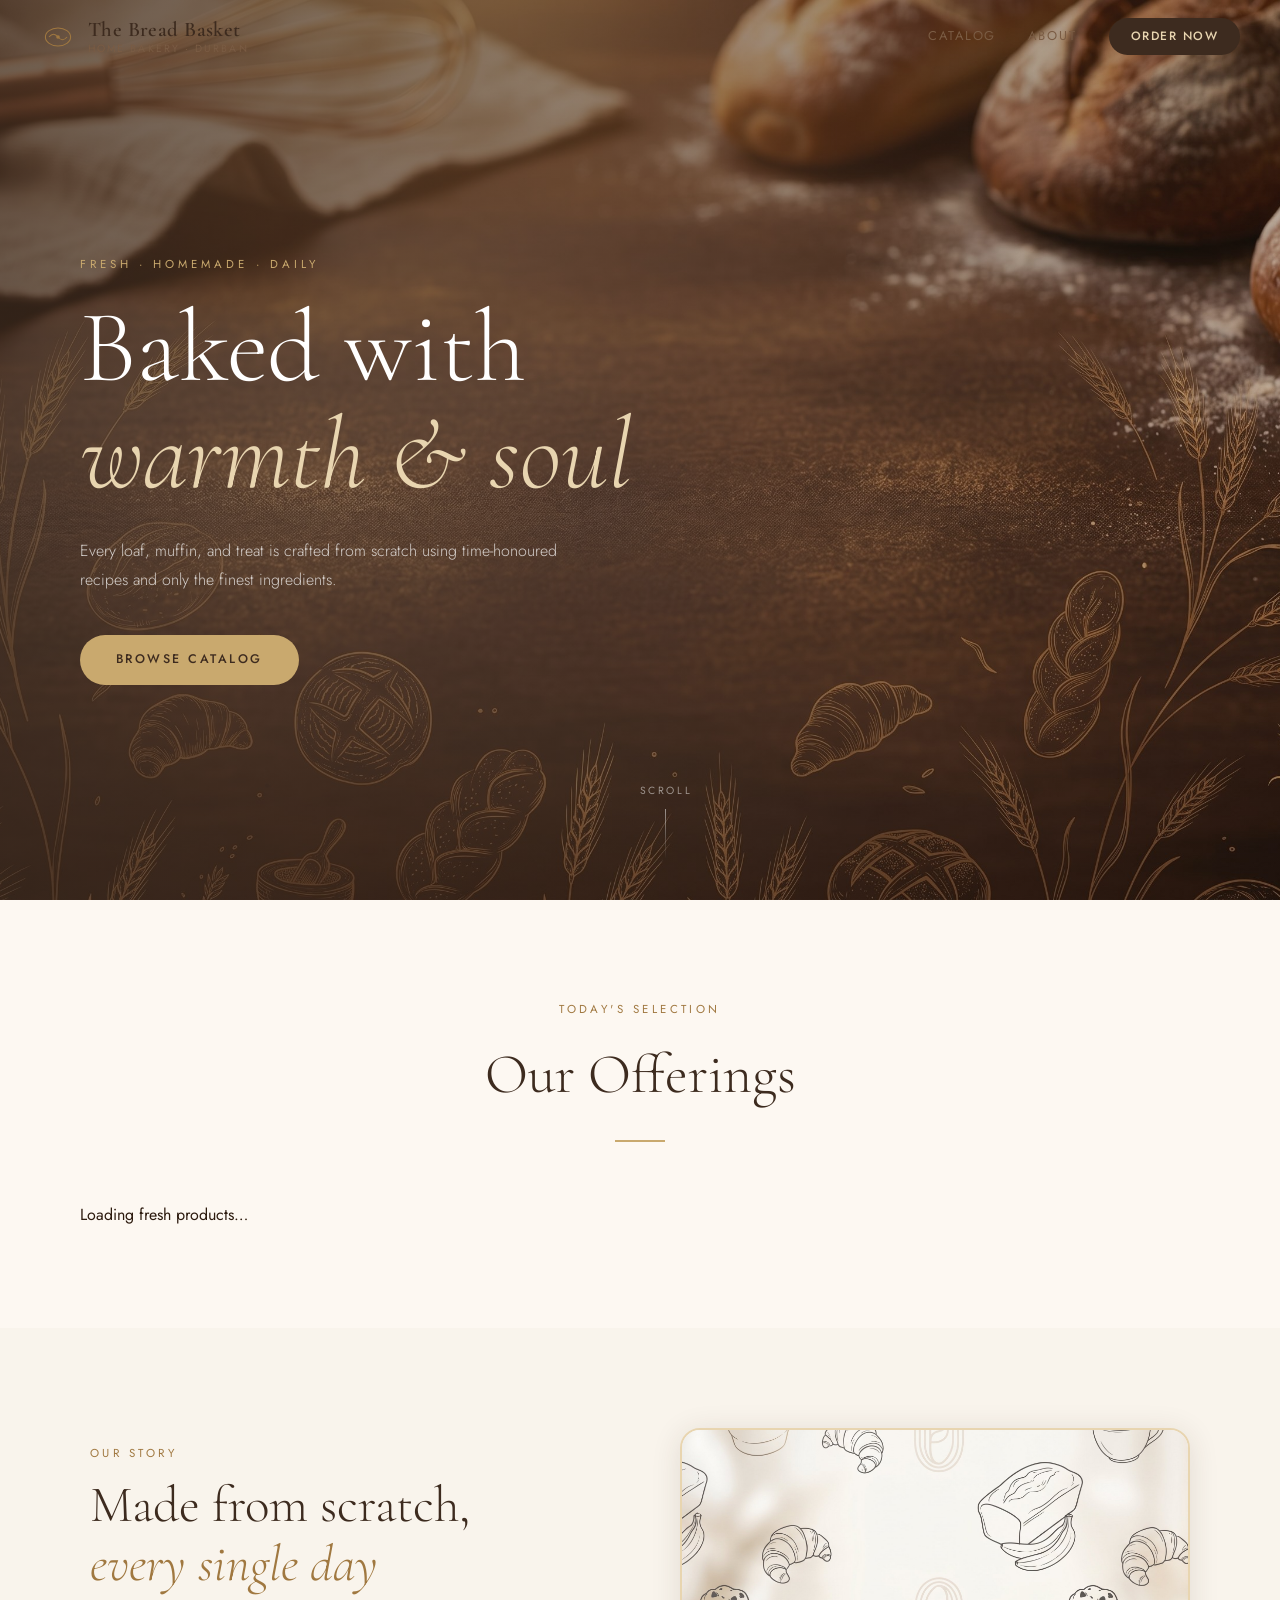
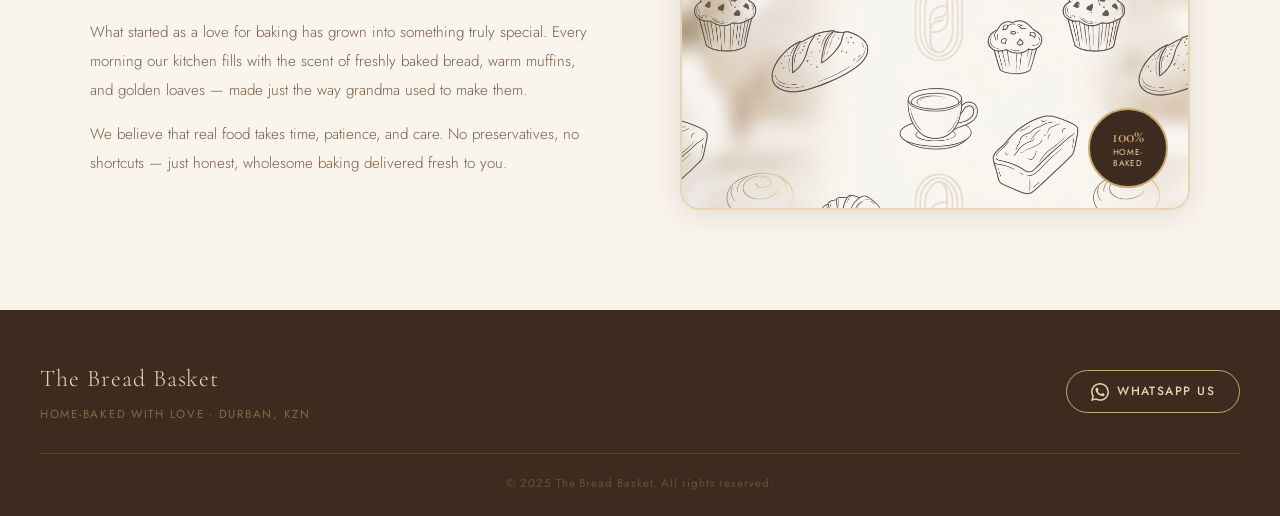
==== index.html @ 1bd47c25 "Add files via upload" ====
<!DOCTYPE html>
<html lang="en">
<head>
    <meta charset="UTF-8">
    <meta name="viewport" content="width=device-width, initial-scale=1.0">
    <title>The Bread Basket — Home Bakery</title>
    <link rel="preconnect" href="https://fonts.googleapis.com">
    <link rel="preconnect" href="https://fonts.gstatic.com" crossorigin>
    <link href="https://fonts.googleapis.com/css2?family=Cormorant+Garamond:ital,wght@0,300;0,400;0,600;1,300;1,400&family=Jost:wght@300;400;500&display=swap" rel="stylesheet">
    <link rel="stylesheet" href="css/style.css">
</head>
<body>

    <!-- ══ LOADING SCREEN ══════════════════════════════════════ -->
    <div id="loader">
        <div class="loader-inner">
            <div class="loader-logo">
                <svg class="loader-icon" viewBox="0 0 80 80" fill="none">
                    <ellipse cx="40" cy="40" rx="28" ry="20" stroke="#c9a96e" stroke-width="1.5"/>
                    <path d="M20 40 Q30 28 40 40 Q50 52 60 40" stroke="#c9a96e" stroke-width="1.5" fill="none"/>
                    <path d="M26 33 Q33 24 40 33" stroke="#c9a96e" stroke-width="1" fill="none" opacity="0.6"/>
                    <path d="M40 47 Q47 56 54 47" stroke="#c9a96e" stroke-width="1" fill="none" opacity="0.6"/>
                    <circle cx="40" cy="40" r="3" fill="#c9a96e"/>
                </svg>
                <span class="loader-brand">The Bread Basket</span>
            </div>
            <div class="loader-tagline">Home-baked with love</div>
            <div class="loader-bar-wrap"><div class="loader-bar"></div></div>
        </div>
    </div>

    <!-- ══ HEADER ══════════════════════════════════════════════ -->
    <header id="site-header">
        <div class="header-inner">
            <div class="header-logo">
                <svg viewBox="0 0 40 40" fill="none">
                    <ellipse cx="20" cy="20" rx="14" ry="10" stroke="currentColor" stroke-width="1.2"/>
                    <path d="M10 20 Q15 14 20 20 Q25 26 30 20" stroke="currentColor" stroke-width="1.2" fill="none"/>
                    <circle cx="20" cy="20" r="2" fill="currentColor"/>
                </svg>
                <div class="header-text">
                    <span class="header-brand">The Bread Basket</span>
                    <span class="header-sub">Home Bakery · Durban</span>
                </div>
            </div>
            <nav class="header-nav">
                <a href="#catalog" class="nav-link">Catalog</a>
                <a href="#about" class="nav-link">About</a>
                <a id="nav-whatsapp" href="#" target="_blank" class="nav-cta">Order Now</a>
            </nav>
        </div>
    </header>

    <!-- ══ HERO ════════════════════════════════════════════════ -->
    <section class="hero">
        <div class="hero-bg"></div>
        <div class="hero-content">
            <p class="hero-eyebrow">Fresh · Homemade · Daily</p>
            <h1 class="hero-title">Baked with<br><em>warmth &amp; soul</em></h1>
            <p class="hero-desc">Every loaf, muffin, and treat is crafted from scratch using time-honoured recipes and only the finest ingredients.</p>
            <a href="#catalog" class="hero-btn">Browse Catalog</a>
        </div>
        <div class="hero-scroll-hint">
            <span>Scroll</span>
            <div class="scroll-line"></div>
        </div>
    </section>

    <!-- ══ CATALOG ═════════════════════════════════════════════ -->
    <section id="catalog" class="catalog-section">
        <div class="section-header">
            <p class="section-eyebrow">Today's Selection</p>
            <h2 class="section-title">Our Offerings</h2>
            <div class="section-divider"></div>
        </div>

        <!-- Loading state -->
        <div id="catalog-loading" class="catalog-loading">
            <div class="catalog-spinner"></div>
            <p>Loading fresh products…</p>
        </div>

        <!-- Empty state -->
        <div id="catalog-empty" class="catalog-empty" style="display:none;">
            <p>🍞 No products yet — check back soon!</p>
        </div>

        <!-- Grid -->
        <div class="catalog-grid" id="catalog-grid" style="display:none;"></div>
    </section>

    <!-- ══ ABOUT ════════════════════════════════════════════════ -->
    <section id="about" class="about-section">
        <div class="about-inner">
            <div class="about-text">
                <p class="section-eyebrow">Our Story</p>
                <h2 class="about-title">Made from scratch,<br><em>every single day</em></h2>
                <p class="about-body">What started as a love for baking has grown into something truly special. Every morning our kitchen fills with the scent of freshly baked bread, warm muffins, and golden loaves — made just the way grandma used to make them.</p>
                <p class="about-body">We believe that real food takes time, patience, and care. No preservatives, no shortcuts — just honest, wholesome baking delivered fresh to you.</p>
            </div>
            <div class="about-visual">
                <div class="about-img-wrap">
                    <img src="images/bg-pattern.png" alt="Bakery illustration" class="about-img"/>
                    <div class="about-badge">
                        <span class="badge-num">100%</span>
                        <span class="badge-txt">Home-<br>baked</span>
                    </div>
                </div>
            </div>
        </div>
    </section>

    <!-- ══ PRODUCT MODAL ════════════════════════════════════════ -->
    <div id="modal-overlay" class="modal-overlay">
        <div id="product-modal" class="product-modal">
            <button class="modal-close" id="modal-close">✕</button>
            <div class="modal-inner">
                <div class="modal-gallery">
                    <div class="modal-img-wrap">
                        <img id="modal-img" src="" alt="Product"/>
                        <button class="modal-arrow left" id="modal-prev">‹</button>
                        <button class="modal-arrow right" id="modal-next">›</button>
                        <div class="modal-dots" id="modal-dots"></div>
                    </div>
                </div>
                <div class="modal-info">
                    <p class="modal-eyebrow">Home Bakery · Durban</p>
                    <h2 class="modal-title" id="modal-title"></h2>
                    <p class="modal-price" id="modal-price"></p>
                    <p class="modal-desc" id="modal-desc"></p>
                    <div class="modal-tags" id="modal-tags"></div>
                    <a href="#" id="modal-whatsapp" target="_blank" class="modal-order-btn">
                        <svg width="22" height="22" viewBox="0 0 24 24" fill="currentColor"><path d="M17.472 14.382c-.297-.149-1.758-.867-2.03-.967-.273-.099-.471-.148-.67.15-.197.297-.767.966-.94 1.164-.173.199-.347.223-.644.075-.297-.15-1.255-.463-2.39-1.475-.883-.788-1.48-1.761-1.653-2.059-.173-.297-.018-.458.13-.606.134-.133.298-.347.446-.52.149-.174.198-.298.298-.497.099-.198.05-.371-.025-.52-.075-.149-.669-1.612-.916-2.207-.242-.579-.487-.5-.669-.51-.173-.008-.371-.01-.57-.01-.198 0-.52.074-.792.372-.272.297-1.04 1.016-1.04 2.479 0 1.462 1.065 2.875 1.213 3.074.149.198 2.096 3.2 5.077 4.487.709.306 1.262.489 1.694.625.712.227 1.36.195 1.871.118.571-.085 1.758-.719 2.006-1.413.248-.694.248-1.289.173-1.413-.074-.124-.272-.198-.57-.347m-5.421 7.403h-.004a9.87 9.87 0 01-5.031-1.378l-.361-.214-3.741.982.998-3.648-.235-.374a9.86 9.86 0 01-1.51-5.26c.001-5.45 4.436-9.884 9.888-9.884 2.64 0 5.122 1.03 6.988 2.898a9.825 9.825 0 012.893 6.994c-.003 5.45-4.437 9.884-9.885 9.884m8.413-18.297A11.815 11.815 0 0012.05 0C5.495 0 .16 5.335.157 11.892c0 2.096.547 4.142 1.588 5.945L.057 24l6.305-1.654a11.882 11.882 0 005.683 1.448h.005c6.554 0 11.89-5.335 11.893-11.893a11.821 11.821 0 00-3.48-8.413z"/></svg>
                        Contact to Order
                    </a>
                </div>
            </div>
        </div>
    </div>

    <!-- ══ FOOTER ══════════════════════════════════════════════ -->
    <footer class="site-footer">
        <div class="footer-inner">
            <div class="footer-brand">
                <span class="footer-logo-text">The Bread Basket</span>
                <p class="footer-tagline">Home-baked with love · Durban, KZN</p>
            </div>
            <a id="footer-whatsapp" href="#" target="_blank" class="footer-wa">
                <svg width="18" height="18" viewBox="0 0 24 24" fill="currentColor"><path d="M17.472 14.382c-.297-.149-1.758-.867-2.03-.967-.273-.099-.471-.148-.67.15-.197.297-.767.966-.94 1.164-.173.199-.347.223-.644.075-.297-.15-1.255-.463-2.39-1.475-.883-.788-1.48-1.761-1.653-2.059-.173-.297-.018-.458.13-.606.134-.133.298-.347.446-.52.149-.174.198-.298.298-.497.099-.198.05-.371-.025-.52-.075-.149-.669-1.612-.916-2.207-.242-.579-.487-.5-.669-.51-.173-.008-.371-.01-.57-.01-.198 0-.52.074-.792.372-.272.297-1.04 1.016-1.04 2.479 0 1.462 1.065 2.875 1.213 3.074.149.198 2.096 3.2 5.077 4.487.709.306 1.262.489 1.694.625.712.227 1.36.195 1.871.118.571-.085 1.758-.719 2.006-1.413.248-.694.248-1.289.173-1.413-.074-.124-.272-.198-.57-.347m-5.421 7.403h-.004a9.87 9.87 0 01-5.031-1.378l-.361-.214-3.741.982.998-3.648-.235-.374a9.86 9.86 0 01-1.51-5.26c.001-5.45 4.436-9.884 9.888-9.884 2.64 0 5.122 1.03 6.988 2.898a9.825 9.825 0 012.893 6.994c-.003 5.45-4.437 9.884-9.885 9.884m8.413-18.297A11.815 11.815 0 0012.05 0C5.495 0 .16 5.335.157 11.892c0 2.096.547 4.142 1.588 5.945L.057 24l6.305-1.654a11.882 11.882 0 005.683 1.448h.005c6.554 0 11.89-5.335 11.893-11.893a11.821 11.821 0 00-3.48-8.413z"/></svg>
                WhatsApp Us
            </a>
        </div>
        <div class="footer-copy">© 2025 The Bread Basket. All rights reserved.</div>
    </footer>

    <!-- Firebase SDKs -->
    <script type="module">
        import { initializeApp }              from "https://www.gstatic.com/firebasejs/10.12.0/firebase-app.js";
        import { getFirestore, collection, onSnapshot, orderBy, query } from "https://www.gstatic.com/firebasejs/10.12.0/firebase-firestore.js";

        // Config loaded from js/firebase-config.js via classic script below
        // We re-expose firebase instances so app.js can use them
        const app = initializeApp(window.FIREBASE_CONFIG);
        const db  = getFirestore(app);
        window.__db = db;
        window.__fsLib = { collection, onSnapshot, orderBy, query };

        // Signal app.js that Firebase is ready
        window.dispatchEvent(new Event('firebase-ready'));
    </script>
    <script src="js/firebase-config.js"></script>
    <script>
        // Make config globally available before module runs
        window.FIREBASE_CONFIG = FIREBASE_CONFIG;
        window.WHATSAPP_NUMBER = WHATSAPP_NUMBER;
    </script>
    <script src="js/app.js" defer></script>
</body>
</html>
---- css/style.css ----
/* ════════════════════════════════════════════════════════════
   STYLE.CSS — The Bread Basket · Bakery Catalog
   ════════════════════════════════════════════════════════════ */

/* ── Variables ────────────────────────────────────────────── */
:root {
    --cream:        #f9f4ec;
    --warm-white:   #fdf8f2;
    --gold:         #c9a96e;
    --gold-dark:    #a07840;
    --gold-light:   #e8d5b0;
    --brown:        #3d2b1f;
    --brown-mid:    #6b4226;
    --text:         #2c1a0e;
    --text-muted:   #7a5c44;
    --border:       rgba(201, 169, 110, 0.25);

    --font-display: 'Cormorant Garamond', Georgia, serif;
    --font-body:    'Jost', 'Segoe UI', sans-serif;

    --radius:       12px;
    --radius-lg:    20px;
    --shadow:       0 4px 30px rgba(61, 43, 31, 0.12);
    --shadow-hover: 0 20px 60px rgba(61, 43, 31, 0.22);
    --transition:   cubic-bezier(0.25, 0.46, 0.45, 0.94);
}

/* ── Reset ────────────────────────────────────────────────── */
*, *::before, *::after { box-sizing: border-box; margin: 0; padding: 0; }

html { scroll-behavior: smooth; }

body {
    font-family: var(--font-body);
    background: var(--warm-white);
    color: var(--text);
    overflow-x: hidden;
    line-height: 1.6;
}

img { display: block; max-width: 100%; }
a   { color: inherit; text-decoration: none; }
button { cursor: pointer; font-family: var(--font-body); }

/* ══════════════════════════════════════════════════════════
   LOADING SCREEN
═══════════════════════════════════════════════════════════ */
#loader {
    position: fixed;
    inset: 0;
    z-index: 9999;
    background: var(--brown);
    display: flex;
    align-items: center;
    justify-content: center;
    transition: opacity 0.7s var(--transition);
}

#loader.fade-out { opacity: 0; pointer-events: none; }

.loader-inner {
    display: flex;
    flex-direction: column;
    align-items: center;
    gap: 16px;
    text-align: center;
}

.loader-logo {
    display: flex;
    flex-direction: column;
    align-items: center;
    gap: 14px;
    animation: loader-rise 0.8s var(--transition) both;
}

@keyframes loader-rise {
    from { opacity: 0; transform: translateY(20px); }
    to   { opacity: 1; transform: translateY(0); }
}

.loader-icon {
    width: 72px;
    height: 72px;
    animation: loader-spin 3s linear infinite;
    opacity: 0.9;
}

@keyframes loader-spin {
    0%   { transform: rotate(0deg); }
    100% { transform: rotate(360deg); }
}

.loader-brand {
    font-family: var(--font-display);
    font-size: 2.4rem;
    font-weight: 300;
    color: var(--gold-light);
    letter-spacing: 0.06em;
}

.loader-tagline {
    font-family: var(--font-body);
    font-size: 0.78rem;
    letter-spacing: 0.3em;
    text-transform: uppercase;
    color: var(--gold);
    opacity: 0.7;
    animation: loader-rise 0.8s 0.2s var(--transition) both;
}

.loader-bar-wrap {
    width: 160px;
    height: 2px;
    background: rgba(201, 169, 110, 0.2);
    border-radius: 99px;
    overflow: hidden;
    animation: loader-rise 0.8s 0.4s var(--transition) both;
}

.loader-bar {
    height: 100%;
    background: var(--gold);
    border-radius: 99px;
    width: 0;
    animation: loader-fill 1.8s 0.5s var(--transition) forwards;
}

@keyframes loader-fill {
    0%   { width: 0; }
    60%  { width: 80%; }
    100% { width: 100%; }
}

/* ══════════════════════════════════════════════════════════
   HEADER
═══════════════════════════════════════════════════════════ */
#site-header {
    position: fixed;
    top: 0;
    left: 0;
    right: 0;
    z-index: 100;
    padding: 18px 40px;
    transition: background 0.4s, box-shadow 0.4s, padding 0.4s;
}

#site-header.scrolled {
    background: rgba(253, 248, 242, 0.95);
    backdrop-filter: blur(12px);
    box-shadow: 0 1px 0 var(--border), var(--shadow);
    padding: 12px 40px;
}

.header-inner {
    max-width: 1200px;
    margin: 0 auto;
    display: flex;
    align-items: center;
    justify-content: space-between;
}

.header-logo {
    display: flex;
    align-items: center;
    gap: 12px;
    color: var(--brown);
}

.header-logo svg {
    width: 36px;
    height: 36px;
    flex-shrink: 0;
    color: var(--gold-dark);
}

.header-text {
    display: flex;
    flex-direction: column;
    line-height: 1.2;
}

.header-brand {
    font-family: var(--font-display);
    font-size: 1.3rem;
    font-weight: 600;
    letter-spacing: 0.02em;
    color: var(--brown);
}

.header-sub {
    font-size: 0.65rem;
    letter-spacing: 0.2em;
    text-transform: uppercase;
    color: var(--text-muted);
}

.header-nav {
    display: flex;
    align-items: center;
    gap: 32px;
}

.nav-link {
    font-size: 0.8rem;
    letter-spacing: 0.15em;
    text-transform: uppercase;
    color: var(--text-muted);
    transition: color 0.25s;
}

.nav-link:hover { color: var(--brown); }

.nav-cta {
    font-size: 0.75rem;
    letter-spacing: 0.12em;
    text-transform: uppercase;
    font-weight: 500;
    padding: 9px 22px;
    background: var(--brown);
    color: var(--gold-light);
    border-radius: 99px;
    transition: background 0.3s, transform 0.2s;
}

.nav-cta:hover {
    background: var(--gold-dark);
    transform: translateY(-1px);
}

/* ══════════════════════════════════════════════════════════
   HERO
═══════════════════════════════════════════════════════════ */
.hero {
    position: relative;
    min-height: 100vh;
    display: flex;
    align-items: center;
    overflow: hidden;
}

.hero-bg {
    position: absolute;
    inset: 0;
    background: url('../images/bg-hero.png') center/cover no-repeat;
    transform: scale(1.04);
    transition: transform 8s linear;
    animation: hero-zoom 12s ease-out forwards;
}

@keyframes hero-zoom {
    from { transform: scale(1.08); }
    to   { transform: scale(1.0); }
}

.hero-bg::after {
    content: '';
    position: absolute;
    inset: 0;
    background: linear-gradient(
        105deg,
        rgba(61, 43, 31, 0.75) 0%,
        rgba(61, 43, 31, 0.5) 50%,
        rgba(61, 43, 31, 0.2) 100%
    );
}

.hero-content {
    position: relative;
    z-index: 2;
    max-width: 1200px;
    margin: 0 auto;
    padding: 120px 40px 80px;
    width: 100%;
}

.hero-eyebrow {
    font-size: 0.72rem;
    letter-spacing: 0.35em;
    text-transform: uppercase;
    color: var(--gold);
    margin-bottom: 20px;
    opacity: 0;
    animation: fade-up 0.8s 0.3s var(--transition) forwards;
}

.hero-title {
    font-family: var(--font-display);
    font-size: clamp(3.5rem, 8vw, 7rem);
    font-weight: 300;
    line-height: 1.05;
    color: #fff;
    margin-bottom: 28px;
    opacity: 0;
    animation: fade-up 0.9s 0.5s var(--transition) forwards;
}

.hero-title em {
    font-style: italic;
    color: var(--gold-light);
}

.hero-desc {
    max-width: 480px;
    font-size: 1rem;
    color: rgba(255,255,255,0.75);
    line-height: 1.8;
    margin-bottom: 40px;
    font-weight: 300;
    opacity: 0;
    animation: fade-up 0.9s 0.7s var(--transition) forwards;
}

.hero-btn {
    display: inline-flex;
    align-items: center;
    gap: 10px;
    padding: 15px 36px;
    background: var(--gold);
    color: var(--brown);
    font-size: 0.78rem;
    font-weight: 500;
    letter-spacing: 0.2em;
    text-transform: uppercase;
    border-radius: 99px;
    transition: background 0.3s, transform 0.25s, box-shadow 0.3s;
    opacity: 0;
    animation: fade-up 0.9s 0.9s var(--transition) forwards;
}

.hero-btn:hover {
    background: var(--gold-light);
    transform: translateY(-3px);
    box-shadow: 0 12px 30px rgba(201, 169, 110, 0.4);
}

.hero-scroll-hint {
    position: absolute;
    bottom: 40px;
    left: 50%;
    transform: translateX(-50%);
    display: flex;
    flex-direction: column;
    align-items: center;
    gap: 10px;
    opacity: 0;
    animation: fade-up 0.8s 1.4s var(--transition) forwards;
    z-index: 2;
}

.hero-scroll-hint span {
    font-size: 0.65rem;
    letter-spacing: 0.25em;
    text-transform: uppercase;
    color: rgba(255,255,255,0.5);
}

.scroll-line {
    width: 1px;
    height: 50px;
    background: linear-gradient(to bottom, rgba(255,255,255,0.5), transparent);
    animation: scroll-pulse 2s ease-in-out infinite;
}

@keyframes scroll-pulse {
    0%, 100% { opacity: 0.4; transform: scaleY(1); }
    50%       { opacity: 1;   transform: scaleY(1.2); }
}

@keyframes fade-up {
    from { opacity: 0; transform: translateY(24px); }
    to   { opacity: 1; transform: translateY(0); }
}

/* ══════════════════════════════════════════════════════════
   CATALOG SECTION
═══════════════════════════════════════════════════════════ */
.catalog-section {
    padding: 100px 40px;
    max-width: 1200px;
    margin: 0 auto;
}

.section-header {
    text-align: center;
    margin-bottom: 60px;
    opacity: 0;
    transform: translateY(30px);
    transition: opacity 0.7s var(--transition), transform 0.7s var(--transition);
}

.section-header.in-view {
    opacity: 1;
    transform: translateY(0);
}

.section-eyebrow {
    font-size: 0.72rem;
    letter-spacing: 0.3em;
    text-transform: uppercase;
    color: var(--gold-dark);
    margin-bottom: 12px;
}

.section-title {
    font-family: var(--font-display);
    font-size: clamp(2.2rem, 5vw, 3.5rem);
    font-weight: 300;
    color: var(--brown);
    margin-bottom: 20px;
}

.section-divider {
    width: 50px;
    height: 2px;
    background: var(--gold);
    margin: 0 auto;
}

/* ── Product Grid ─────────────────────────────────────────── */
.catalog-grid {
    display: grid;
    grid-template-columns: repeat(auto-fill, minmax(280px, 1fr));
    gap: 28px;
}

/* ── Product Card ─────────────────────────────────────────── */
.product-card {
    background: #fff;
    border-radius: var(--radius-lg);
    overflow: hidden;
    border: 1px solid var(--border);
    cursor: pointer;
    opacity: 0;
    transform: translateY(40px);
    transition:
        opacity 0.6s var(--transition),
        transform 0.6s var(--transition),
        box-shadow 0.4s var(--transition);
    will-change: transform;
}

.product-card.revealed {
    opacity: 1;
    transform: translateY(0);
}

.product-card:hover {
    transform: translateY(-10px) scale(1.015);
    box-shadow: var(--shadow-hover);
}

.card-img-wrap {
    position: relative;
    height: 220px;
    overflow: hidden;
    background: var(--cream);
}

.card-img {
    width: 100%;
    height: 100%;
    object-fit: cover;
    transition: transform 0.6s var(--transition);
}

.product-card:hover .card-img {
    transform: scale(1.08);
}

.card-img-overlay {
    position: absolute;
    inset: 0;
    background: linear-gradient(to top, rgba(61,43,31,0.4) 0%, transparent 50%);
    opacity: 0;
    transition: opacity 0.4s;
}

.product-card:hover .card-img-overlay { opacity: 1; }

.card-multi-badge {
    position: absolute;
    top: 12px;
    right: 12px;
    background: rgba(61,43,31,0.75);
    color: var(--gold-light);
    font-size: 0.65rem;
    font-weight: 500;
    letter-spacing: 0.1em;
    padding: 4px 10px;
    border-radius: 99px;
    backdrop-filter: blur(4px);
}

.card-body {
    padding: 22px 22px 20px;
    display: flex;
    flex-direction: column;
    gap: 8px;
}

.card-tags {
    display: flex;
    flex-wrap: wrap;
    gap: 6px;
}

.card-tag {
    font-size: 0.62rem;
    font-weight: 500;
    letter-spacing: 0.1em;
    text-transform: uppercase;
    padding: 3px 9px;
    border: 1px solid var(--gold-light);
    border-radius: 99px;
    color: var(--gold-dark);
    background: rgba(201, 169, 110, 0.08);
}

.card-title {
    font-family: var(--font-display);
    font-size: 1.5rem;
    font-weight: 600;
    color: var(--brown);
    line-height: 1.2;
    margin-top: 2px;
}

.card-desc {
    font-size: 0.87rem;
    color: var(--text-muted);
    line-height: 1.65;
    font-weight: 300;
}

.card-footer {
    display: flex;
    align-items: center;
    justify-content: space-between;
    margin-top: 6px;
    padding-top: 14px;
    border-top: 1px solid var(--border);
}

.card-price {
    font-family: var(--font-display);
    font-size: 1.4rem;
    font-weight: 600;
    color: var(--brown);
}

.card-btn {
    font-size: 0.7rem;
    font-weight: 500;
    letter-spacing: 0.12em;
    text-transform: uppercase;
    padding: 8px 18px;
    border: 1.5px solid var(--brown);
    border-radius: 99px;
    background: transparent;
    color: var(--brown);
    transition: background 0.25s, color 0.25s, transform 0.2s;
}

.card-btn:hover {
    background: var(--brown);
    color: var(--gold-light);
    transform: scale(1.03);
}

/* ══════════════════════════════════════════════════════════
   ABOUT SECTION
═══════════════════════════════════════════════════════════ */
.about-section {
    background: var(--cream);
    padding: 100px 40px;
}

.about-inner {
    max-width: 1100px;
    margin: 0 auto;
    display: grid;
    grid-template-columns: 1fr 1fr;
    gap: 80px;
    align-items: center;
}

.about-text {
    opacity: 0;
    transform: translateX(-30px);
    transition: opacity 0.8s var(--transition), transform 0.8s var(--transition);
}

.about-text.in-view { opacity: 1; transform: translateX(0); }

.about-title {
    font-family: var(--font-display);
    font-size: clamp(2rem, 4vw, 3.2rem);
    font-weight: 300;
    color: var(--brown);
    line-height: 1.15;
    margin: 14px 0 24px;
}

.about-title em { font-style: italic; color: var(--gold-dark); }

.about-body {
    font-size: 0.95rem;
    color: var(--text-muted);
    line-height: 1.9;
    font-weight: 300;
    margin-bottom: 16px;
}

.about-visual {
    opacity: 0;
    transform: translateX(30px);
    transition: opacity 0.8s 0.2s var(--transition), transform 0.8s 0.2s var(--transition);
}

.about-visual.in-view { opacity: 1; transform: translateX(0); }

.about-img-wrap {
    position: relative;
    border-radius: var(--radius-lg);
    overflow: hidden;
    aspect-ratio: 4/3;
    border: 2px solid var(--gold-light);
    box-shadow: var(--shadow);
}

.about-img {
    width: 100%;
    height: 100%;
    object-fit: cover;
}

.about-badge {
    position: absolute;
    bottom: 20px;
    right: 20px;
    width: 80px;
    height: 80px;
    background: var(--brown);
    border-radius: 50%;
    display: flex;
    flex-direction: column;
    align-items: center;
    justify-content: center;
    border: 2px solid var(--gold);
    text-align: center;
}

.badge-num {
    font-family: var(--font-display);
    font-size: 1.1rem;
    font-weight: 600;
    color: var(--gold);
    line-height: 1;
}

.badge-txt {
    font-size: 0.52rem;
    letter-spacing: 0.08em;
    text-transform: uppercase;
    color: var(--gold-light);
    line-height: 1.3;
    margin-top: 2px;
}

/* ══════════════════════════════════════════════════════════
   MODAL
═══════════════════════════════════════════════════════════ */
.modal-overlay {
    position: fixed;
    inset: 0;
    z-index: 500;
    background: rgba(30, 18, 10, 0.7);
    backdrop-filter: blur(8px);
    display: none;
    align-items: center;
    justify-content: center;
    padding: 20px;
}

.modal-overlay.active { display: flex; }

.product-modal {
    background: #fff;
    border-radius: var(--radius-lg);
    width: 100%;
    max-width: 860px;
    max-height: 90vh;
    overflow-y: auto;
    position: relative;
    opacity: 0;
    transform: translateY(30px) scale(0.97);
    transition: opacity 0.4s var(--transition), transform 0.4s var(--transition);
    box-shadow: 0 30px 80px rgba(30, 18, 10, 0.4);
}

.product-modal.active {
    opacity: 1;
    transform: translateY(0) scale(1);
}

.modal-close {
    position: absolute;
    top: 16px;
    right: 16px;
    z-index: 10;
    width: 36px;
    height: 36px;
    border: none;
    border-radius: 50%;
    background: rgba(61,43,31,0.08);
    color: var(--brown);
    font-size: 1rem;
    display: flex;
    align-items: center;
    justify-content: center;
    transition: background 0.25s, transform 0.2s;
}

.modal-close:hover {
    background: var(--brown);
    color: #fff;
    transform: rotate(90deg);
}

.modal-inner {
    display: grid;
    grid-template-columns: 1fr 1fr;
}

.modal-gallery {
    position: relative;
    background: var(--cream);
    border-radius: var(--radius-lg) 0 0 var(--radius-lg);
    overflow: hidden;
}

.modal-img-wrap {
    position: relative;
    height: 100%;
    min-height: 360px;
}

#modal-img {
    width: 100%;
    height: 100%;
    object-fit: cover;
    transition: opacity 0.2s, transform 0.2s;
}

.modal-arrow {
    position: absolute;
    top: 50%;
    transform: translateY(-50%);
    width: 36px;
    height: 36px;
    background: rgba(61,43,31,0.6);
    color: #fff;
    border: none;
    border-radius: 50%;
    font-size: 1.3rem;
    display: flex;
    align-items: center;
    justify-content: center;
    backdrop-filter: blur(4px);
    transition: background 0.25s, transform 0.2s;
    z-index: 5;
}

.modal-arrow:hover {
    background: var(--brown);
    transform: translateY(-50%) scale(1.1);
}

.modal-arrow.left  { left: 12px; }
.modal-arrow.right { right: 12px; }

.modal-dots {
    position: absolute;
    bottom: 12px;
    left: 50%;
    transform: translateX(-50%);
    display: flex;
    gap: 6px;
    z-index: 5;
}

.modal-dot {
    width: 7px;
    height: 7px;
    border-radius: 50%;
    border: none;
    background: rgba(255,255,255,0.4);
    transition: background 0.25s, transform 0.25s;
}

.modal-dot.active {
    background: #fff;
    transform: scale(1.3);
}

.modal-info {
    padding: 40px 36px;
    display: flex;
    flex-direction: column;
    justify-content: center;
    gap: 12px;
}

.modal-eyebrow {
    font-size: 0.68rem;
    letter-spacing: 0.25em;
    text-transform: uppercase;
    color: var(--gold-dark);
}

.modal-title {
    font-family: var(--font-display);
    font-size: 2.2rem;
    font-weight: 300;
    color: var(--brown);
    line-height: 1.15;
}

.modal-price {
    font-family: var(--font-display);
    font-size: 1.8rem;
    font-weight: 600;
    color: var(--brown);
}

.modal-desc {
    font-size: 0.9rem;
    color: var(--text-muted);
    line-height: 1.85;
    font-weight: 300;
    padding-bottom: 4px;
    border-bottom: 1px solid var(--border);
}

.modal-tags {
    display: flex;
    flex-wrap: wrap;
    gap: 7px;
}

.modal-tag {
    font-size: 0.62rem;
    font-weight: 500;
    letter-spacing: 0.1em;
    text-transform: uppercase;
    padding: 4px 11px;
    border: 1px solid var(--gold-light);
    border-radius: 99px;
    color: var(--gold-dark);
    background: rgba(201,169,110,0.08);
}

.modal-order-btn {
    display: flex;
    align-items: center;
    justify-content: center;
    gap: 10px;
    padding: 16px 28px;
    background: #25D366;
    color: #fff;
    font-size: 0.82rem;
    font-weight: 500;
    letter-spacing: 0.15em;
    text-transform: uppercase;
    border-radius: 99px;
    border: none;
    margin-top: 8px;
    transition: background 0.3s, transform 0.25s, box-shadow 0.3s;
    box-shadow: 0 4px 20px rgba(37, 211, 102, 0.3);
}

.modal-order-btn:hover {
    background: #1fb357;
    transform: translateY(-2px);
    box-shadow: 0 8px 30px rgba(37, 211, 102, 0.45);
}

/* ══════════════════════════════════════════════════════════
   FOOTER
═══════════════════════════════════════════════════════════ */
.site-footer {
    background: var(--brown);
    padding: 50px 40px 24px;
}

.footer-inner {
    max-width: 1200px;
    margin: 0 auto;
    display: flex;
    align-items: center;
    justify-content: space-between;
    padding-bottom: 30px;
    border-bottom: 1px solid rgba(201,169,110,0.2);
    margin-bottom: 20px;
}

.footer-logo-text {
    font-family: var(--font-display);
    font-size: 1.5rem;
    font-weight: 300;
    color: var(--gold-light);
    display: block;
    margin-bottom: 6px;
    letter-spacing: 0.04em;
}

.footer-tagline {
    font-size: 0.72rem;
    letter-spacing: 0.15em;
    color: rgba(201,169,110,0.5);
    text-transform: uppercase;
}

.footer-wa {
    display: flex;
    align-items: center;
    gap: 8px;
    padding: 11px 24px;
    border: 1.5px solid var(--gold);
    color: var(--gold-light);
    border-radius: 99px;
    font-size: 0.75rem;
    font-weight: 500;
    letter-spacing: 0.12em;
    text-transform: uppercase;
    transition: background 0.3s, color 0.3s;
}

.footer-wa:hover {
    background: #25D366;
    border-color: #25D366;
    color: #fff;
}

.footer-copy {
    max-width: 1200px;
    margin: 0 auto;
    font-size: 0.72rem;
    color: rgba(201,169,110,0.3);
    letter-spacing: 0.08em;
    text-align: center;
}

/* ══════════════════════════════════════════════════════════
   RESPONSIVE
═══════════════════════════════════════════════════════════ */
@media (max-width: 900px) {
    .modal-inner { grid-template-columns: 1fr; }
    .modal-gallery { border-radius: var(--radius-lg) var(--radius-lg) 0 0; }
    .modal-img-wrap { min-height: 260px; }
    .about-inner { grid-template-columns: 1fr; gap: 40px; }
}

@media (max-width: 680px) {
    #site-header { padding: 14px 20px; }
    #site-header.scrolled { padding: 10px 20px; }
    .header-sub, .header-nav .nav-link { display: none; }
    .hero-content { padding: 100px 20px 60px; }
    .catalog-section, .about-section { padding: 70px 20px; }
    .catalog-grid { grid-template-columns: 1fr; }
    .footer-inner { flex-direction: column; gap: 24px; text-align: center; }
    .site-footer { padding: 40px 20px 20px; }
    .modal-info { padding: 28px 22px; }
}

/* ── Scrollbar ────────────────────────────────────────────── */
::-webkit-scrollbar { width: 6px; }
::-webkit-scrollbar-track { background: var(--cream); }
::-webkit-scrollbar-thumb {
    background: var(--gold-light);
    border-radius: 99px;
}
::-webkit-scrollbar-thumb:hover { background: var(--gold); }
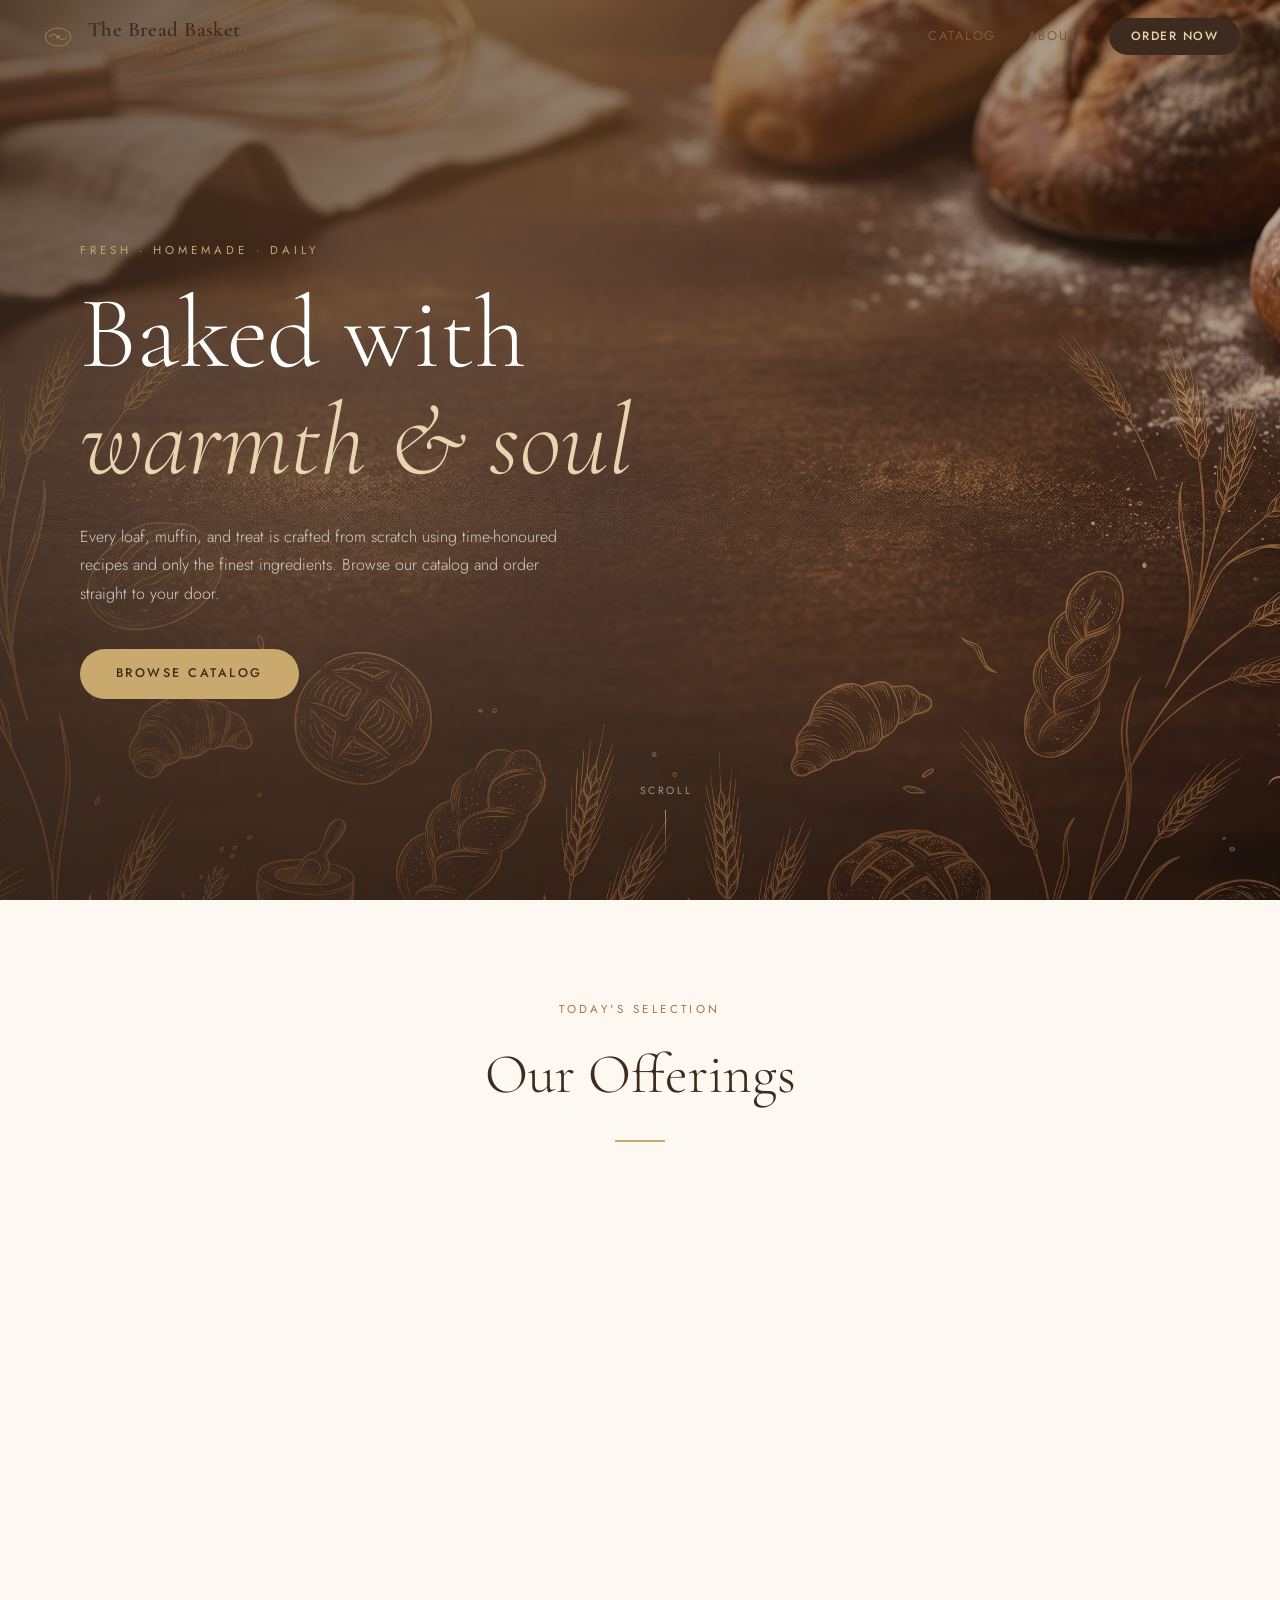
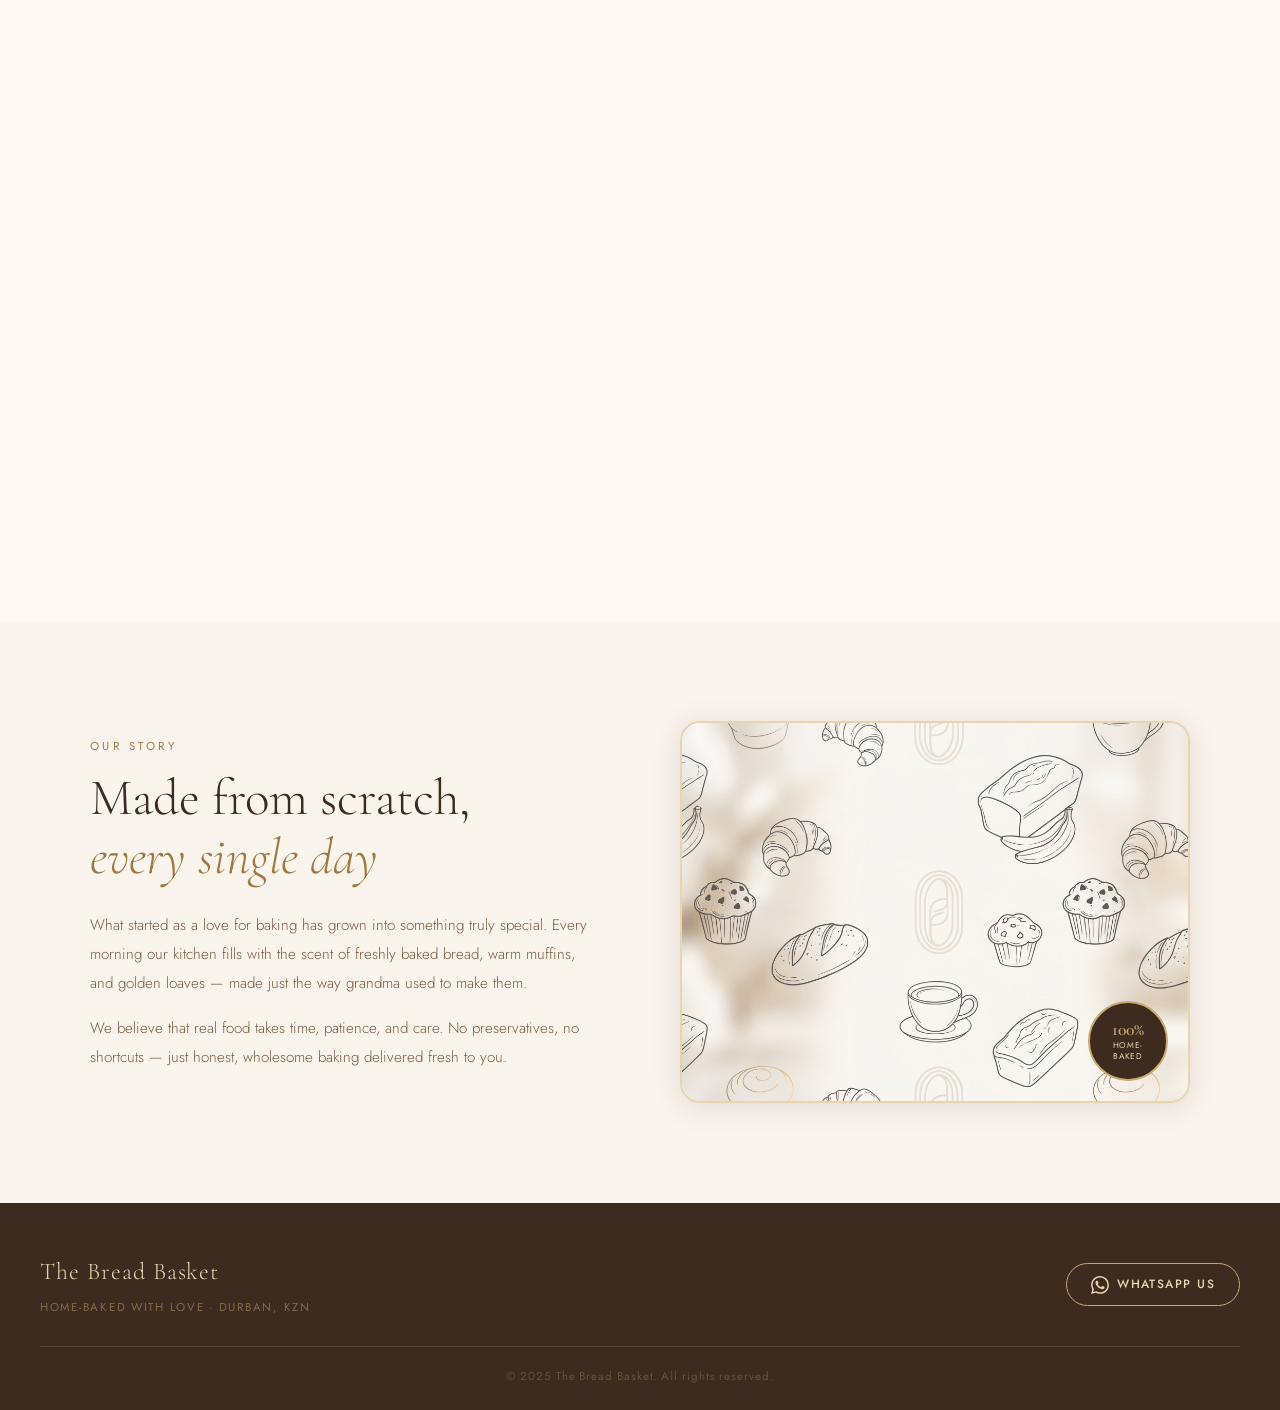
==== commit a62d924f: "Add files via upload" ====
--- a/index.html
+++ b/index.html
@@ -11,11 +11,11 @@
 </head>
 <body>
 
-    <!-- ══ LOADING SCREEN ══════════════════════════════════════ -->
+    <!-- ══════════════════════════════════════ LOADING SCREEN ══ -->
     <div id="loader">
         <div class="loader-inner">
             <div class="loader-logo">
-                <svg class="loader-icon" viewBox="0 0 80 80" fill="none">
+                <svg class="loader-icon" viewBox="0 0 80 80" fill="none" xmlns="http://www.w3.org/2000/svg">
                     <ellipse cx="40" cy="40" rx="28" ry="20" stroke="#c9a96e" stroke-width="1.5"/>
                     <path d="M20 40 Q30 28 40 40 Q50 52 60 40" stroke="#c9a96e" stroke-width="1.5" fill="none"/>
                     <path d="M26 33 Q33 24 40 33" stroke="#c9a96e" stroke-width="1" fill="none" opacity="0.6"/>
@@ -29,11 +29,11 @@
         </div>
     </div>
 
-    <!-- ══ HEADER ══════════════════════════════════════════════ -->
+    <!-- ══════════════════════════════════════ HEADER ══ -->
     <header id="site-header">
         <div class="header-inner">
             <div class="header-logo">
-                <svg viewBox="0 0 40 40" fill="none">
+                <svg viewBox="0 0 40 40" fill="none" xmlns="http://www.w3.org/2000/svg">
                     <ellipse cx="20" cy="20" rx="14" ry="10" stroke="currentColor" stroke-width="1.2"/>
                     <path d="M10 20 Q15 14 20 20 Q25 26 30 20" stroke="currentColor" stroke-width="1.2" fill="none"/>
                     <circle cx="20" cy="20" r="2" fill="currentColor"/>
@@ -51,13 +51,13 @@
         </div>
     </header>
 
-    <!-- ══ HERO ════════════════════════════════════════════════ -->
+    <!-- ══════════════════════════════════════ HERO ══ -->
     <section class="hero">
         <div class="hero-bg"></div>
         <div class="hero-content">
             <p class="hero-eyebrow">Fresh · Homemade · Daily</p>
-            <h1 class="hero-title">Baked with<br><em>warmth &amp; soul</em></h1>
-            <p class="hero-desc">Every loaf, muffin, and treat is crafted from scratch using time-honoured recipes and only the finest ingredients.</p>
+            <h1 class="hero-title">Baked with<br><em>warmth & soul</em></h1>
+            <p class="hero-desc">Every loaf, muffin, and treat is crafted from scratch using time-honoured recipes and only the finest ingredients. Browse our catalog and order straight to your door.</p>
             <a href="#catalog" class="hero-btn">Browse Catalog</a>
         </div>
         <div class="hero-scroll-hint">
@@ -66,7 +66,7 @@
         </div>
     </section>
 
-    <!-- ══ CATALOG ═════════════════════════════════════════════ -->
+    <!-- ══════════════════════════════════════ CATALOG ══ -->
     <section id="catalog" class="catalog-section">
         <div class="section-header">
             <p class="section-eyebrow">Today's Selection</p>
@@ -74,22 +74,12 @@
             <div class="section-divider"></div>
         </div>
 
-        <!-- Loading state -->
-        <div id="catalog-loading" class="catalog-loading">
-            <div class="catalog-spinner"></div>
-            <p>Loading fresh products…</p>
+        <div class="catalog-grid" id="catalog-grid">
+            <!-- Cards injected by JS -->
         </div>
-
-        <!-- Empty state -->
-        <div id="catalog-empty" class="catalog-empty" style="display:none;">
-            <p>🍞 No products yet — check back soon!</p>
-        </div>
-
-        <!-- Grid -->
-        <div class="catalog-grid" id="catalog-grid" style="display:none;"></div>
     </section>
 
-    <!-- ══ ABOUT ════════════════════════════════════════════════ -->
+    <!-- ══════════════════════════════════════ ABOUT ══ -->
     <section id="about" class="about-section">
         <div class="about-inner">
             <div class="about-text">
@@ -110,13 +100,13 @@
         </div>
     </section>
 
-    <!-- ══ PRODUCT MODAL ════════════════════════════════════════ -->
+    <!-- ══════════════════════════════════════ PRODUCT MODAL ══ -->
     <div id="modal-overlay" class="modal-overlay">
         <div id="product-modal" class="product-modal">
             <button class="modal-close" id="modal-close">✕</button>
             <div class="modal-inner">
                 <div class="modal-gallery">
-                    <div class="modal-img-wrap">
+                    <div class="modal-img-wrap" id="modal-img-wrap">
                         <img id="modal-img" src="" alt="Product"/>
                         <button class="modal-arrow left" id="modal-prev">‹</button>
                         <button class="modal-arrow right" id="modal-next">›</button>
@@ -124,7 +114,7 @@
                     </div>
                 </div>
                 <div class="modal-info">
-                    <p class="modal-eyebrow">Home Bakery · Durban</p>
+                    <p class="modal-eyebrow">Home Bakery</p>
                     <h2 class="modal-title" id="modal-title"></h2>
                     <p class="modal-price" id="modal-price"></p>
                     <p class="modal-desc" id="modal-desc"></p>
@@ -138,42 +128,24 @@
         </div>
     </div>
 
-    <!-- ══ FOOTER ══════════════════════════════════════════════ -->
+    <!-- ══════════════════════════════════════ FOOTER ══ -->
     <footer class="site-footer">
         <div class="footer-inner">
             <div class="footer-brand">
                 <span class="footer-logo-text">The Bread Basket</span>
                 <p class="footer-tagline">Home-baked with love · Durban, KZN</p>
             </div>
-            <a id="footer-whatsapp" href="#" target="_blank" class="footer-wa">
-                <svg width="18" height="18" viewBox="0 0 24 24" fill="currentColor"><path d="M17.472 14.382c-.297-.149-1.758-.867-2.03-.967-.273-.099-.471-.148-.67.15-.197.297-.767.966-.94 1.164-.173.199-.347.223-.644.075-.297-.15-1.255-.463-2.39-1.475-.883-.788-1.48-1.761-1.653-2.059-.173-.297-.018-.458.13-.606.134-.133.298-.347.446-.52.149-.174.198-.298.298-.497.099-.198.05-.371-.025-.52-.075-.149-.669-1.612-.916-2.207-.242-.579-.487-.5-.669-.51-.173-.008-.371-.01-.57-.01-.198 0-.52.074-.792.372-.272.297-1.04 1.016-1.04 2.479 0 1.462 1.065 2.875 1.213 3.074.149.198 2.096 3.2 5.077 4.487.709.306 1.262.489 1.694.625.712.227 1.36.195 1.871.118.571-.085 1.758-.719 2.006-1.413.248-.694.248-1.289.173-1.413-.074-.124-.272-.198-.57-.347m-5.421 7.403h-.004a9.87 9.87 0 01-5.031-1.378l-.361-.214-3.741.982.998-3.648-.235-.374a9.86 9.86 0 01-1.51-5.26c.001-5.45 4.436-9.884 9.888-9.884 2.64 0 5.122 1.03 6.988 2.898a9.825 9.825 0 012.893 6.994c-.003 5.45-4.437 9.884-9.885 9.884m8.413-18.297A11.815 11.815 0 0012.05 0C5.495 0 .16 5.335.157 11.892c0 2.096.547 4.142 1.588 5.945L.057 24l6.305-1.654a11.882 11.882 0 005.683 1.448h.005c6.554 0 11.89-5.335 11.893-11.893a11.821 11.821 0 00-3.48-8.413z"/></svg>
-                WhatsApp Us
-            </a>
+            <div class="footer-links">
+                <a id="footer-whatsapp" href="#" target="_blank" class="footer-wa">
+                    <svg width="18" height="18" viewBox="0 0 24 24" fill="currentColor"><path d="M17.472 14.382c-.297-.149-1.758-.867-2.03-.967-.273-.099-.471-.148-.67.15-.197.297-.767.966-.94 1.164-.173.199-.347.223-.644.075-.297-.15-1.255-.463-2.39-1.475-.883-.788-1.48-1.761-1.653-2.059-.173-.297-.018-.458.13-.606.134-.133.298-.347.446-.52.149-.174.198-.298.298-.497.099-.198.05-.371-.025-.52-.075-.149-.669-1.612-.916-2.207-.242-.579-.487-.5-.669-.51-.173-.008-.371-.01-.57-.01-.198 0-.52.074-.792.372-.272.297-1.04 1.016-1.04 2.479 0 1.462 1.065 2.875 1.213 3.074.149.198 2.096 3.2 5.077 4.487.709.306 1.262.489 1.694.625.712.227 1.36.195 1.871.118.571-.085 1.758-.719 2.006-1.413.248-.694.248-1.289.173-1.413-.074-.124-.272-.198-.57-.347m-5.421 7.403h-.004a9.87 9.87 0 01-5.031-1.378l-.361-.214-3.741.982.998-3.648-.235-.374a9.86 9.86 0 01-1.51-5.26c.001-5.45 4.436-9.884 9.888-9.884 2.64 0 5.122 1.03 6.988 2.898a9.825 9.825 0 012.893 6.994c-.003 5.45-4.437 9.884-9.885 9.884m8.413-18.297A11.815 11.815 0 0012.05 0C5.495 0 .16 5.335.157 11.892c0 2.096.547 4.142 1.588 5.945L.057 24l6.305-1.654a11.882 11.882 0 005.683 1.448h.005c6.554 0 11.89-5.335 11.893-11.893a11.821 11.821 0 00-3.48-8.413z"/></svg>
+                    WhatsApp Us
+                </a>
+            </div>
         </div>
         <div class="footer-copy">© 2025 The Bread Basket. All rights reserved.</div>
     </footer>
 
-    <!-- Firebase SDKs -->
-    <script type="module">
-        import { initializeApp }              from "https://www.gstatic.com/firebasejs/10.12.0/firebase-app.js";
-        import { getFirestore, collection, onSnapshot, orderBy, query } from "https://www.gstatic.com/firebasejs/10.12.0/firebase-firestore.js";
-
-        // Config loaded from js/firebase-config.js via classic script below
-        // We re-expose firebase instances so app.js can use them
-        const app = initializeApp(window.FIREBASE_CONFIG);
-        const db  = getFirestore(app);
-        window.__db = db;
-        window.__fsLib = { collection, onSnapshot, orderBy, query };
-
-        // Signal app.js that Firebase is ready
-        window.dispatchEvent(new Event('firebase-ready'));
-    </script>
-    <script src="js/firebase-config.js"></script>
-    <script>
-        // Make config globally available before module runs
-        window.FIREBASE_CONFIG = FIREBASE_CONFIG;
-        window.WHATSAPP_NUMBER = WHATSAPP_NUMBER;
-    </script>
-    <script src="js/app.js" defer></script>
+    <script src="js/products.js"></script>
+    <script src="js/app.js"></script>
 </body>
 </html>
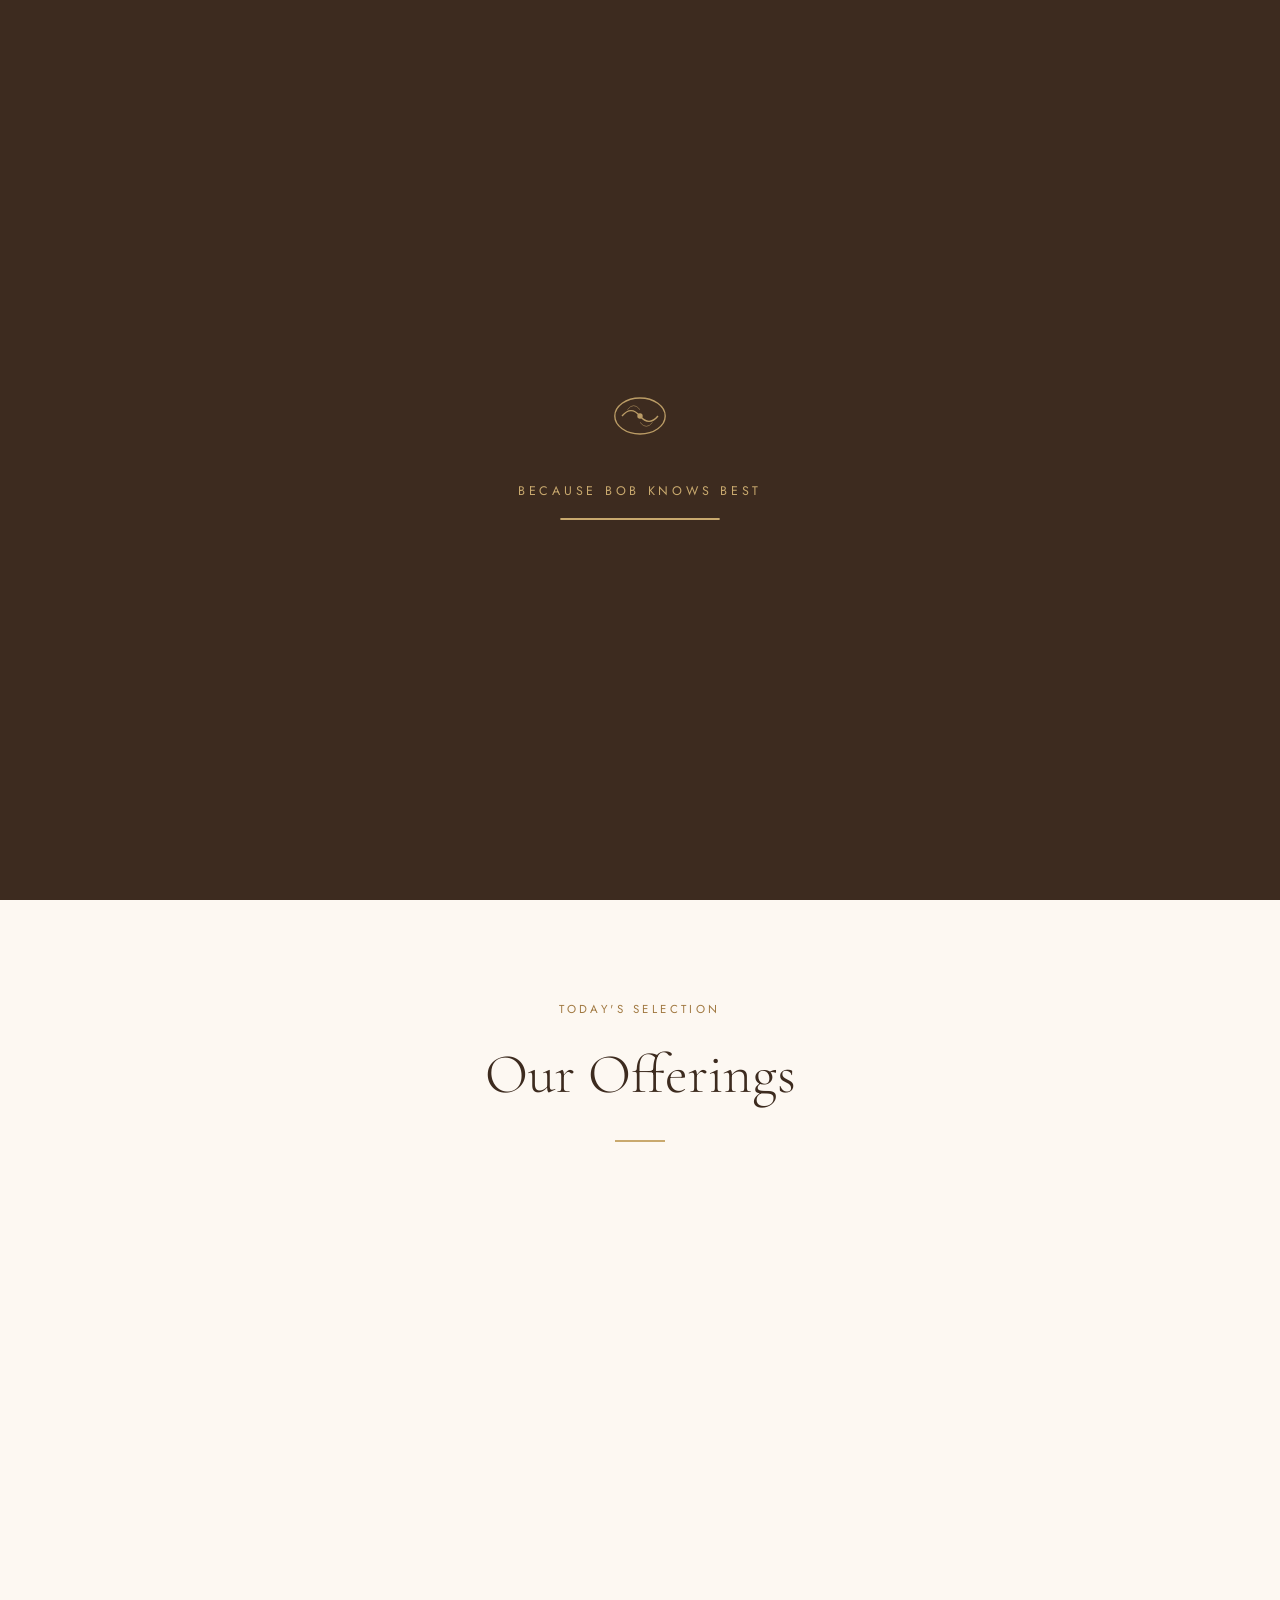
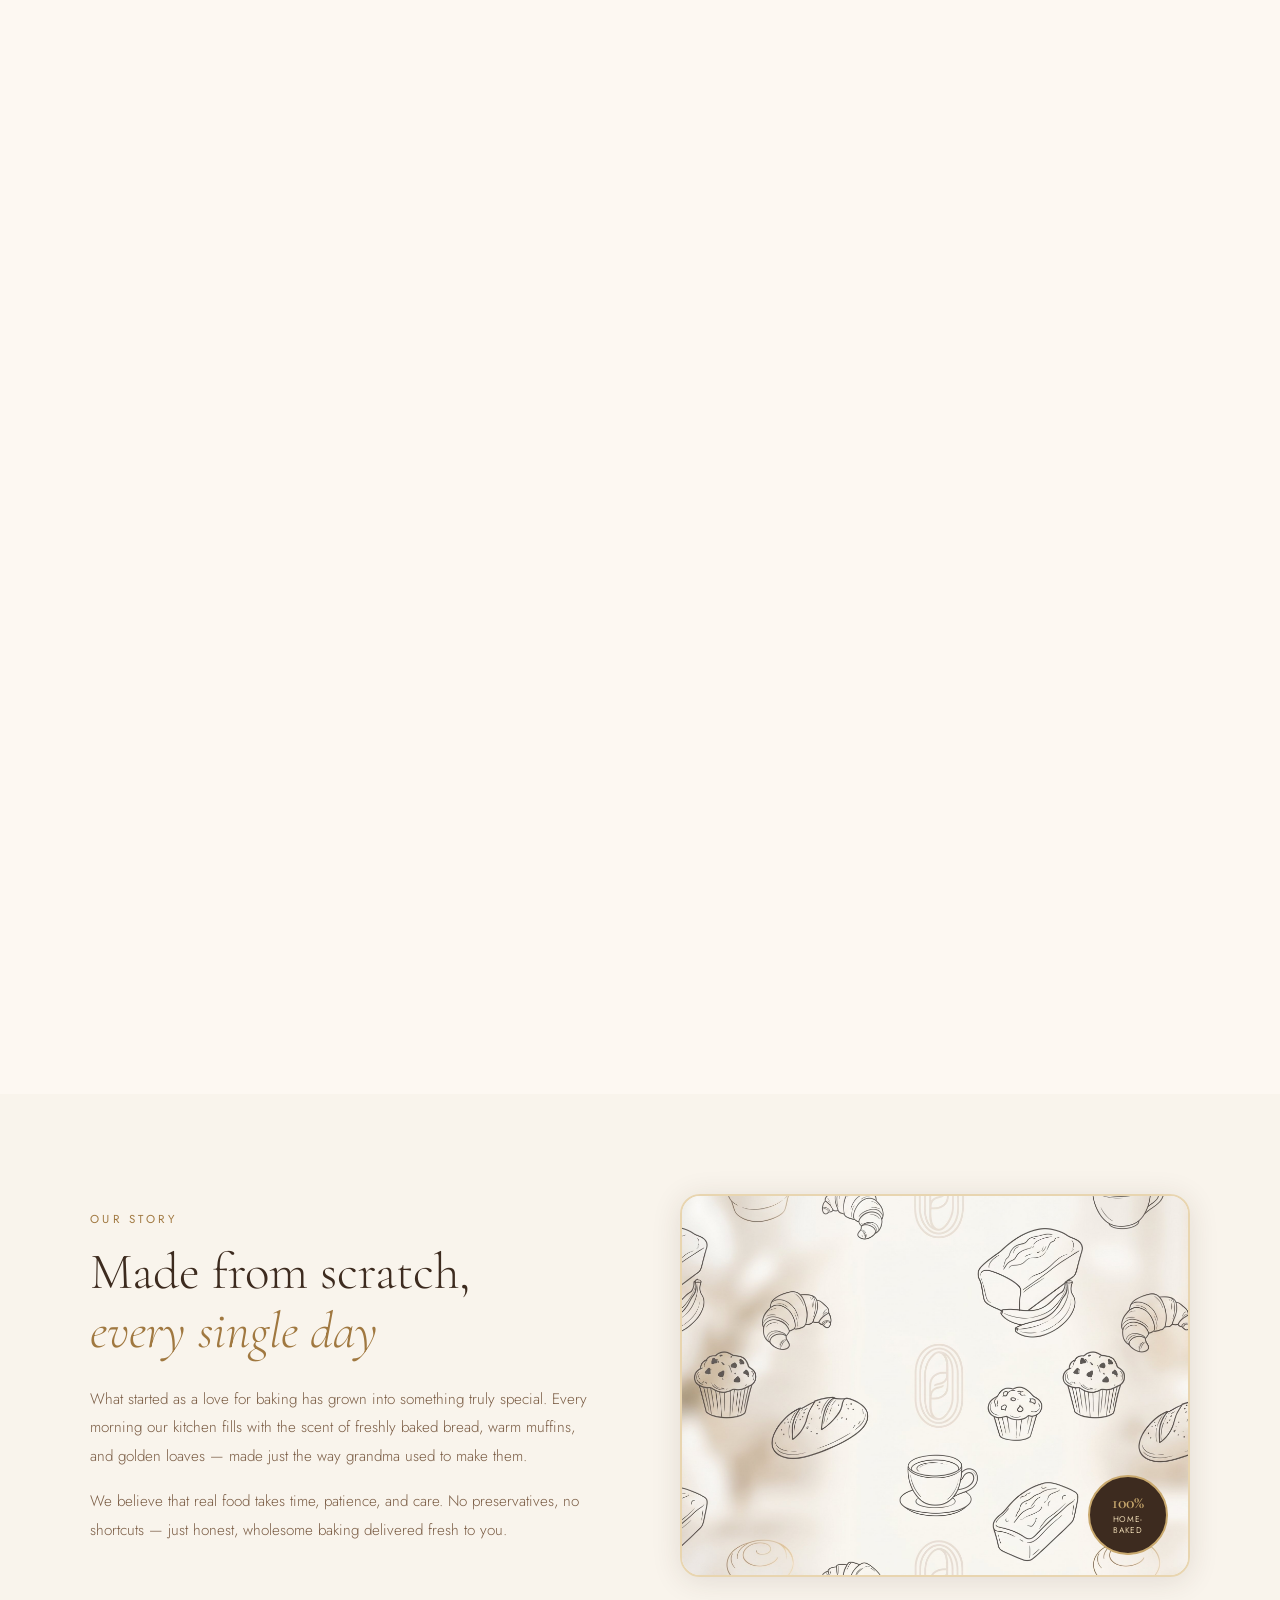
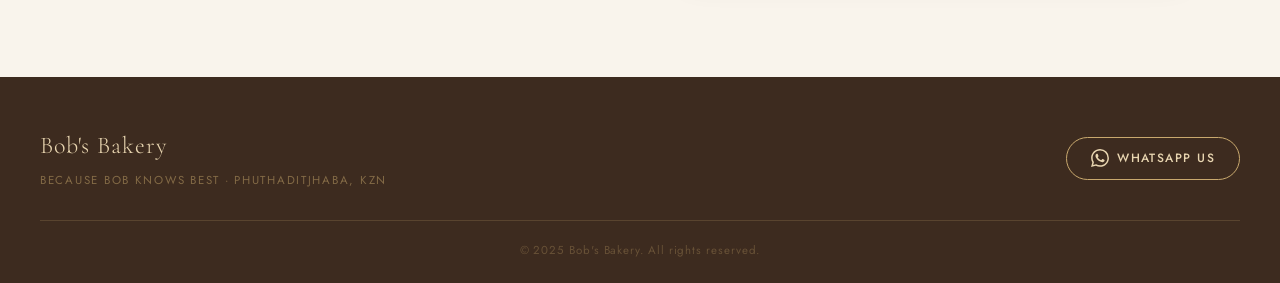
==== commit 9131ac07: "Update index.html" ====
--- a/index.html
+++ b/index.html
@@ -3,7 +3,7 @@
 <head>
     <meta charset="UTF-8">
     <meta name="viewport" content="width=device-width, initial-scale=1.0">
-    <title>The Bread Basket — Home Bakery</title>
+    <title>Bob's Bakery — Because Bob Knows Best</title>
     <link rel="preconnect" href="https://fonts.googleapis.com">
     <link rel="preconnect" href="https://fonts.gstatic.com" crossorigin>
     <link href="https://fonts.googleapis.com/css2?family=Cormorant+Garamond:ital,wght@0,300;0,400;0,600;1,300;1,400&family=Jost:wght@300;400;500&display=swap" rel="stylesheet">
@@ -22,9 +22,9 @@
                     <path d="M40 47 Q47 56 54 47" stroke="#c9a96e" stroke-width="1" fill="none" opacity="0.6"/>
                     <circle cx="40" cy="40" r="3" fill="#c9a96e"/>
                 </svg>
-                <span class="loader-brand">The Bread Basket</span>
+                <span class="loader-brand"></span>
             </div>
-            <div class="loader-tagline">Home-baked with love</div>
+            <div class="loader-tagline">Because Bob Knows Best</div>
             <div class="loader-bar-wrap"><div class="loader-bar"></div></div>
         </div>
     </div>
@@ -39,8 +39,8 @@
                     <circle cx="20" cy="20" r="2" fill="currentColor"/>
                 </svg>
                 <div class="header-text">
-                    <span class="header-brand">The Bread Basket</span>
-                    <span class="header-sub">Home Bakery · Durban</span>
+                    <span class="header-brand">Bob's Bakery</span>
+                    <span class="header-sub">Because Bob Knows Best ·Phuthaditjhaba </span>
                 </div>
             </div>
             <nav class="header-nav">
@@ -132,8 +132,8 @@
     <footer class="site-footer">
         <div class="footer-inner">
             <div class="footer-brand">
-                <span class="footer-logo-text">The Bread Basket</span>
-                <p class="footer-tagline">Home-baked with love · Durban, KZN</p>
+                <span class="footer-logo-text">Bob's Bakery</span>
+                <p class="footer-tagline">Because Bob Knows Best · Phuthaditjhaba, KZN</p>
             </div>
             <div class="footer-links">
                 <a id="footer-whatsapp" href="#" target="_blank" class="footer-wa">
@@ -142,7 +142,7 @@
                 </a>
             </div>
         </div>
-        <div class="footer-copy">© 2025 The Bread Basket. All rights reserved.</div>
+        <div class="footer-copy">© 2025 Bob's Bakery. All rights reserved.</div>
     </footer>
 
     <script src="js/products.js"></script>
--- a/css/style.css
+++ b/css/style.css
@@ -886,6 +886,18 @@
     box-shadow: 0 8px 30px rgba(37, 211, 102, 0.45);
 }
 
+/* ── Pre-order notice ─────────────────────────────────────── */
+.modal-preorder-notice {
+    font-size: 0.82rem;
+    font-weight: 500;
+    color: #c0392b;
+    background: rgba(192, 57, 43, 0.07);
+    border: 1px solid rgba(192, 57, 43, 0.25);
+    border-radius: 8px;
+    padding: 10px 14px;
+    line-height: 1.5;
+}
+
 /* ══════════════════════════════════════════════════════════
    FOOTER
 ═══════════════════════════════════════════════════════════ */
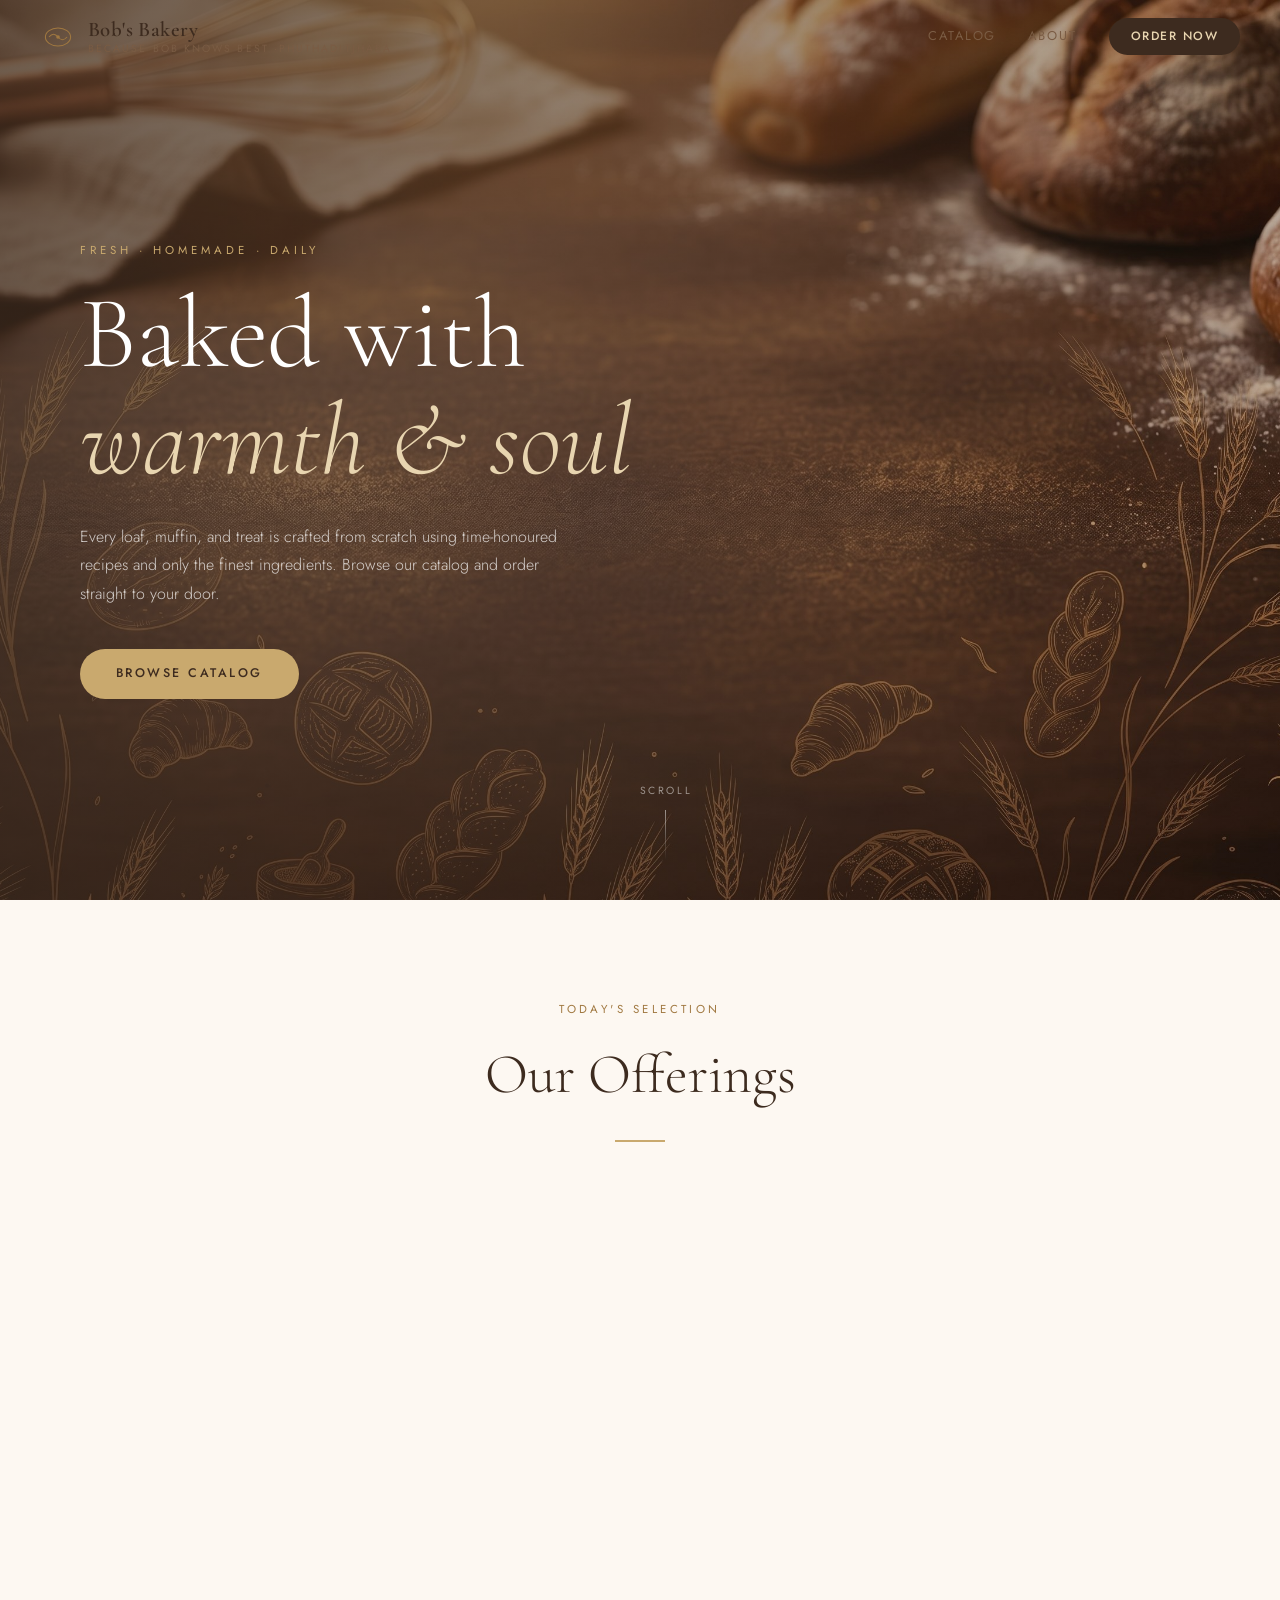
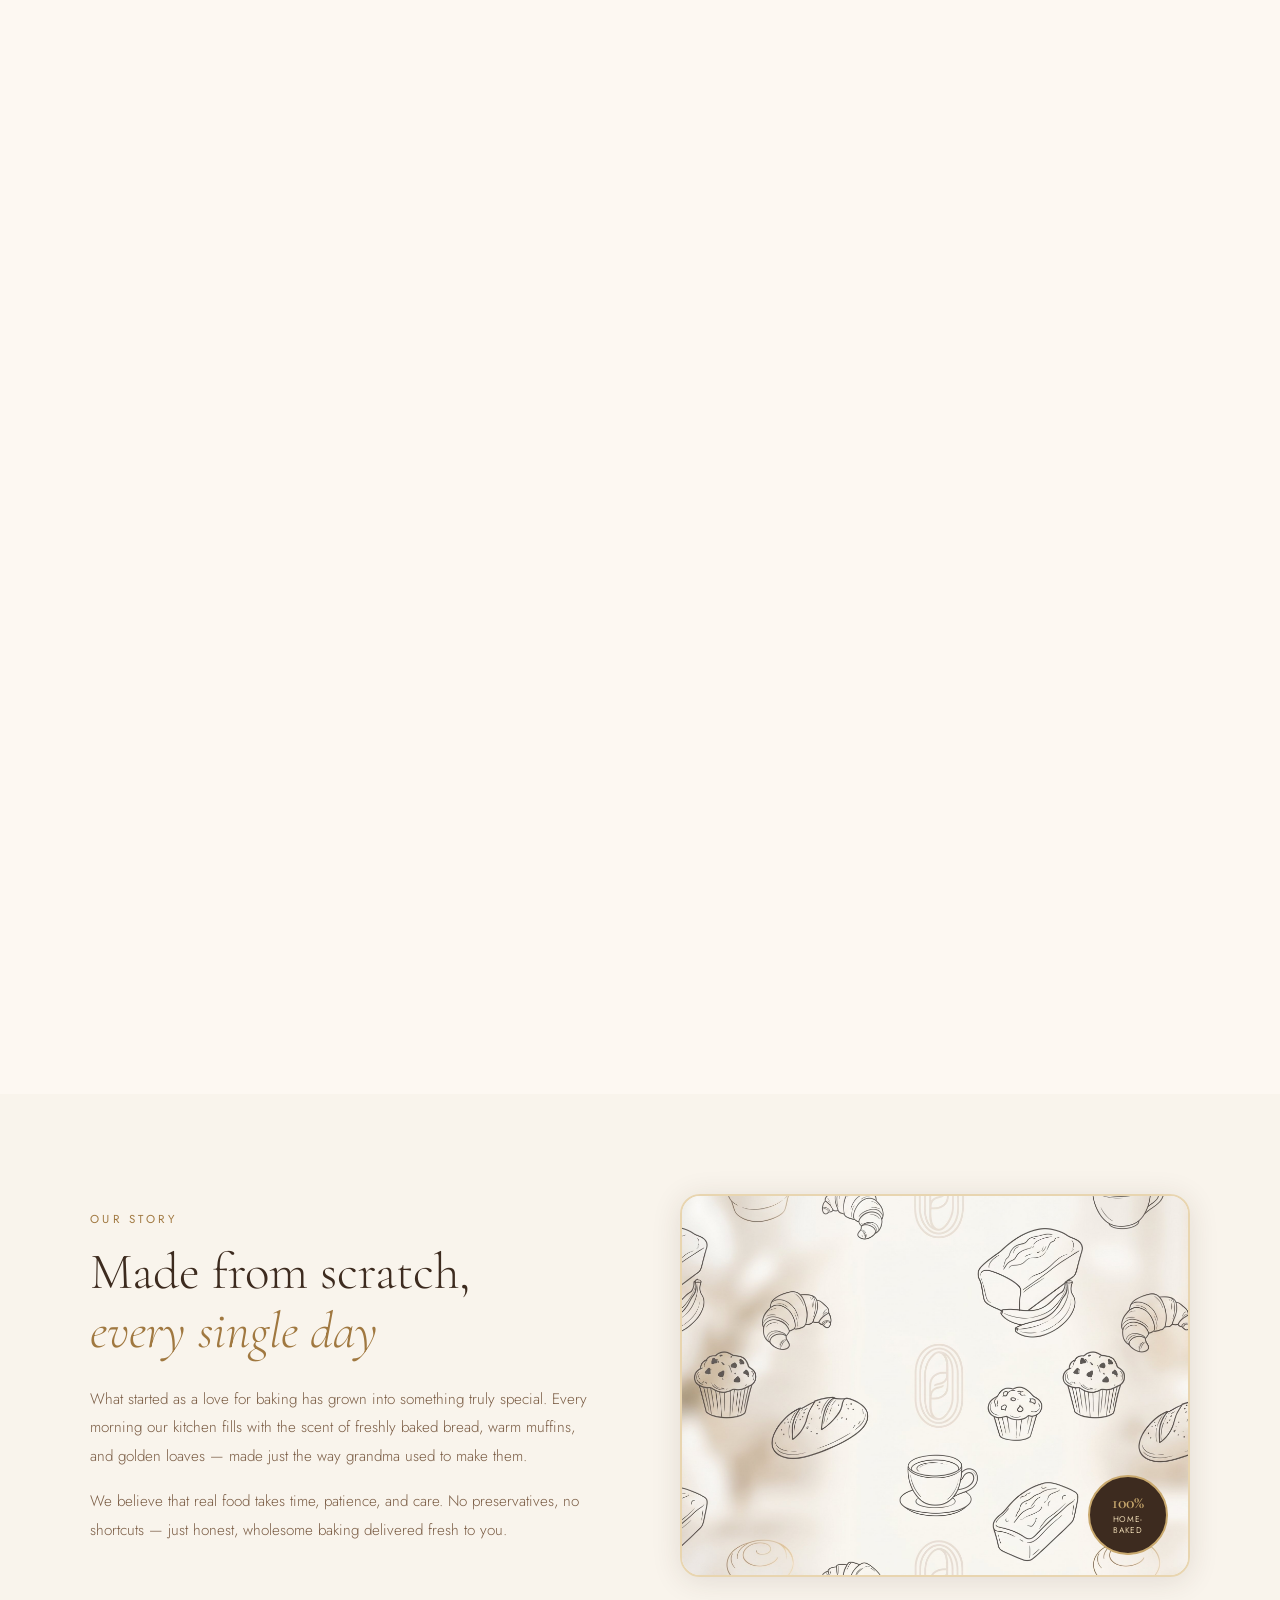
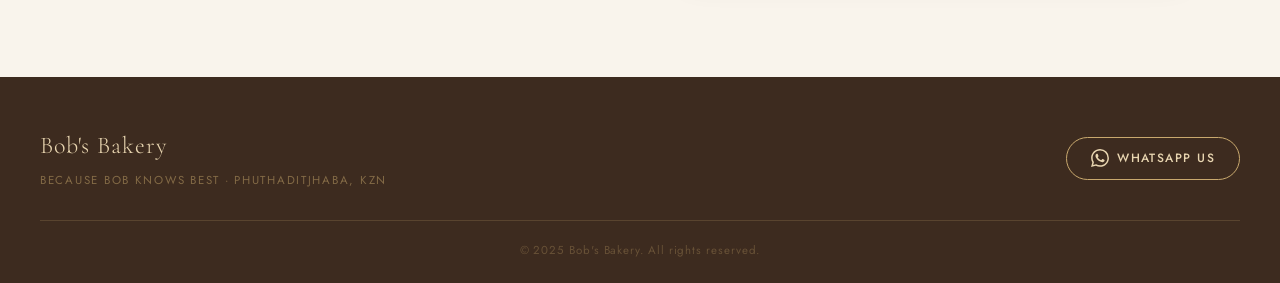
==== commit db246878: "Update index.html" ====
--- a/index.html
+++ b/index.html
@@ -24,6 +24,7 @@
                 </svg>
                 <span class="loader-brand"></span>
             </div>
+            <div class="loader-tagline"><h4>Bob's Bakery</h4></div>
             <div class="loader-tagline">Because Bob Knows Best</div>
             <div class="loader-bar-wrap"><div class="loader-bar"></div></div>
         </div>
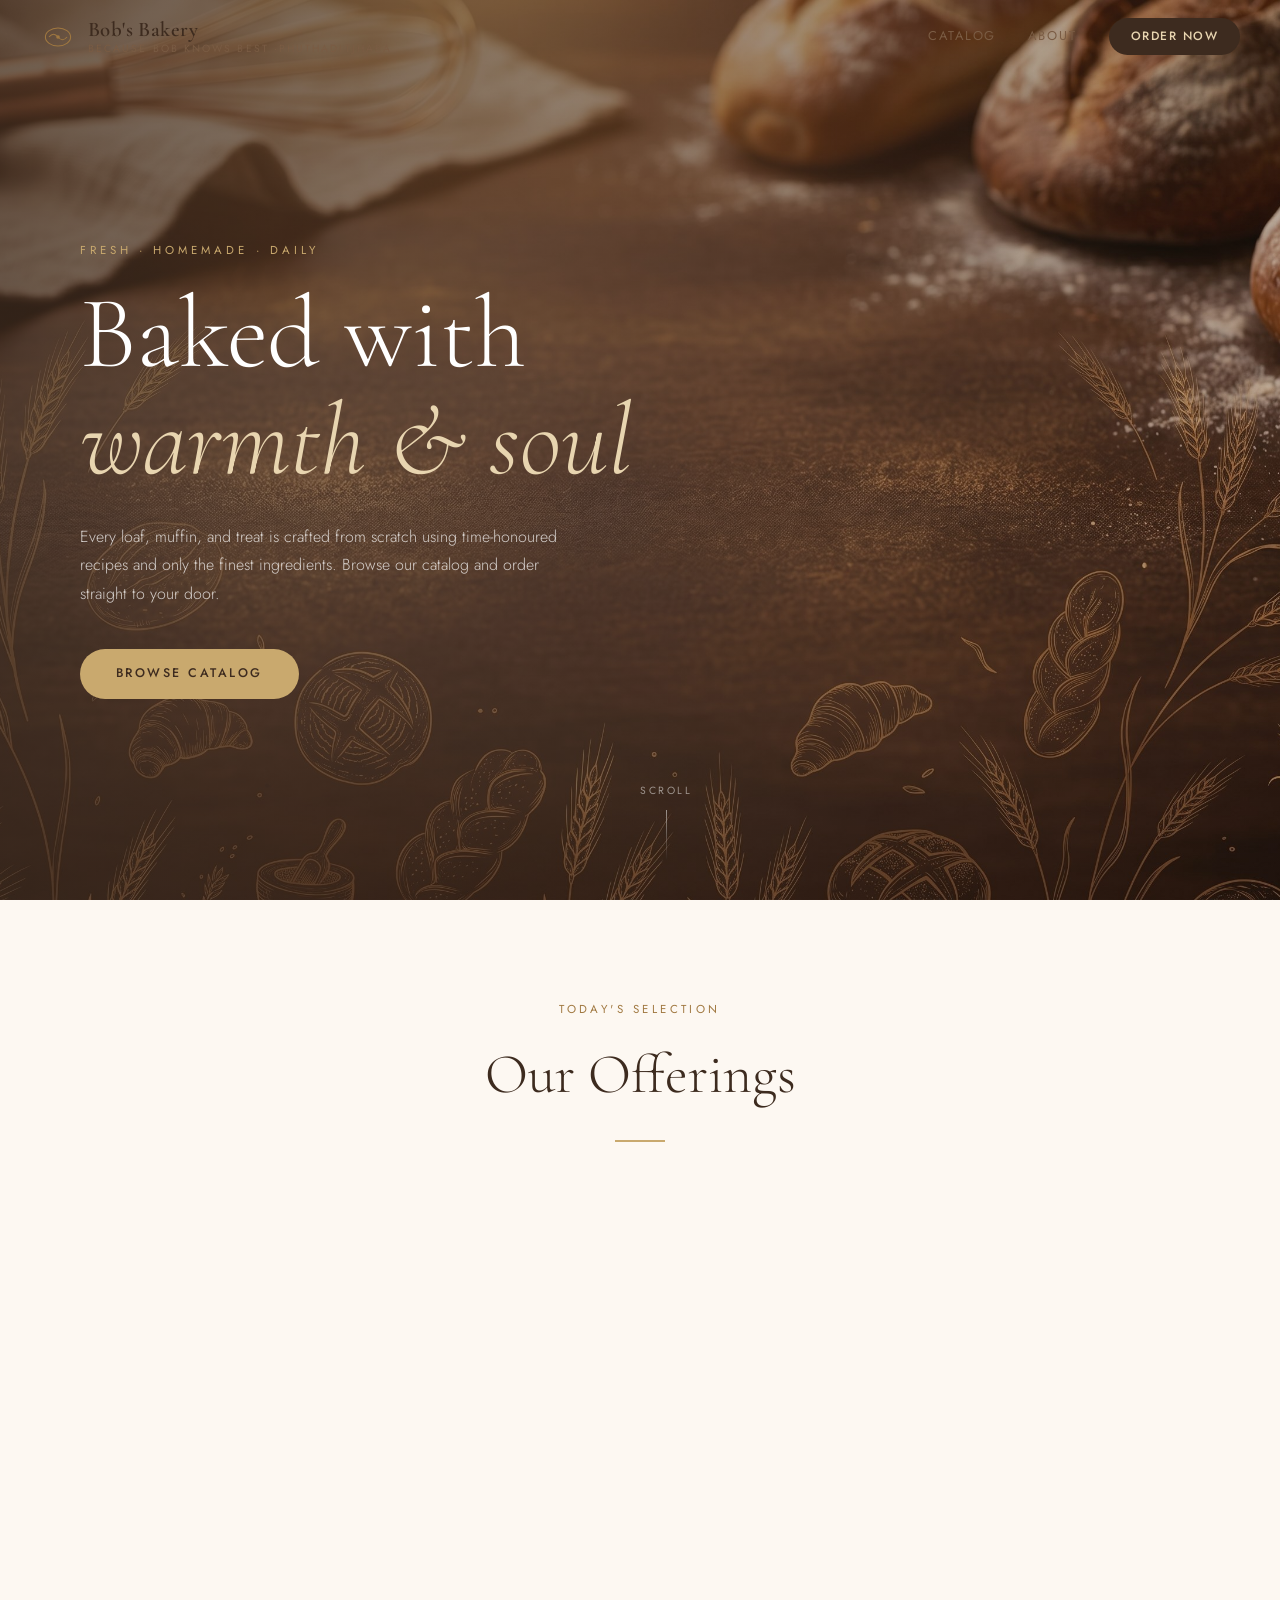
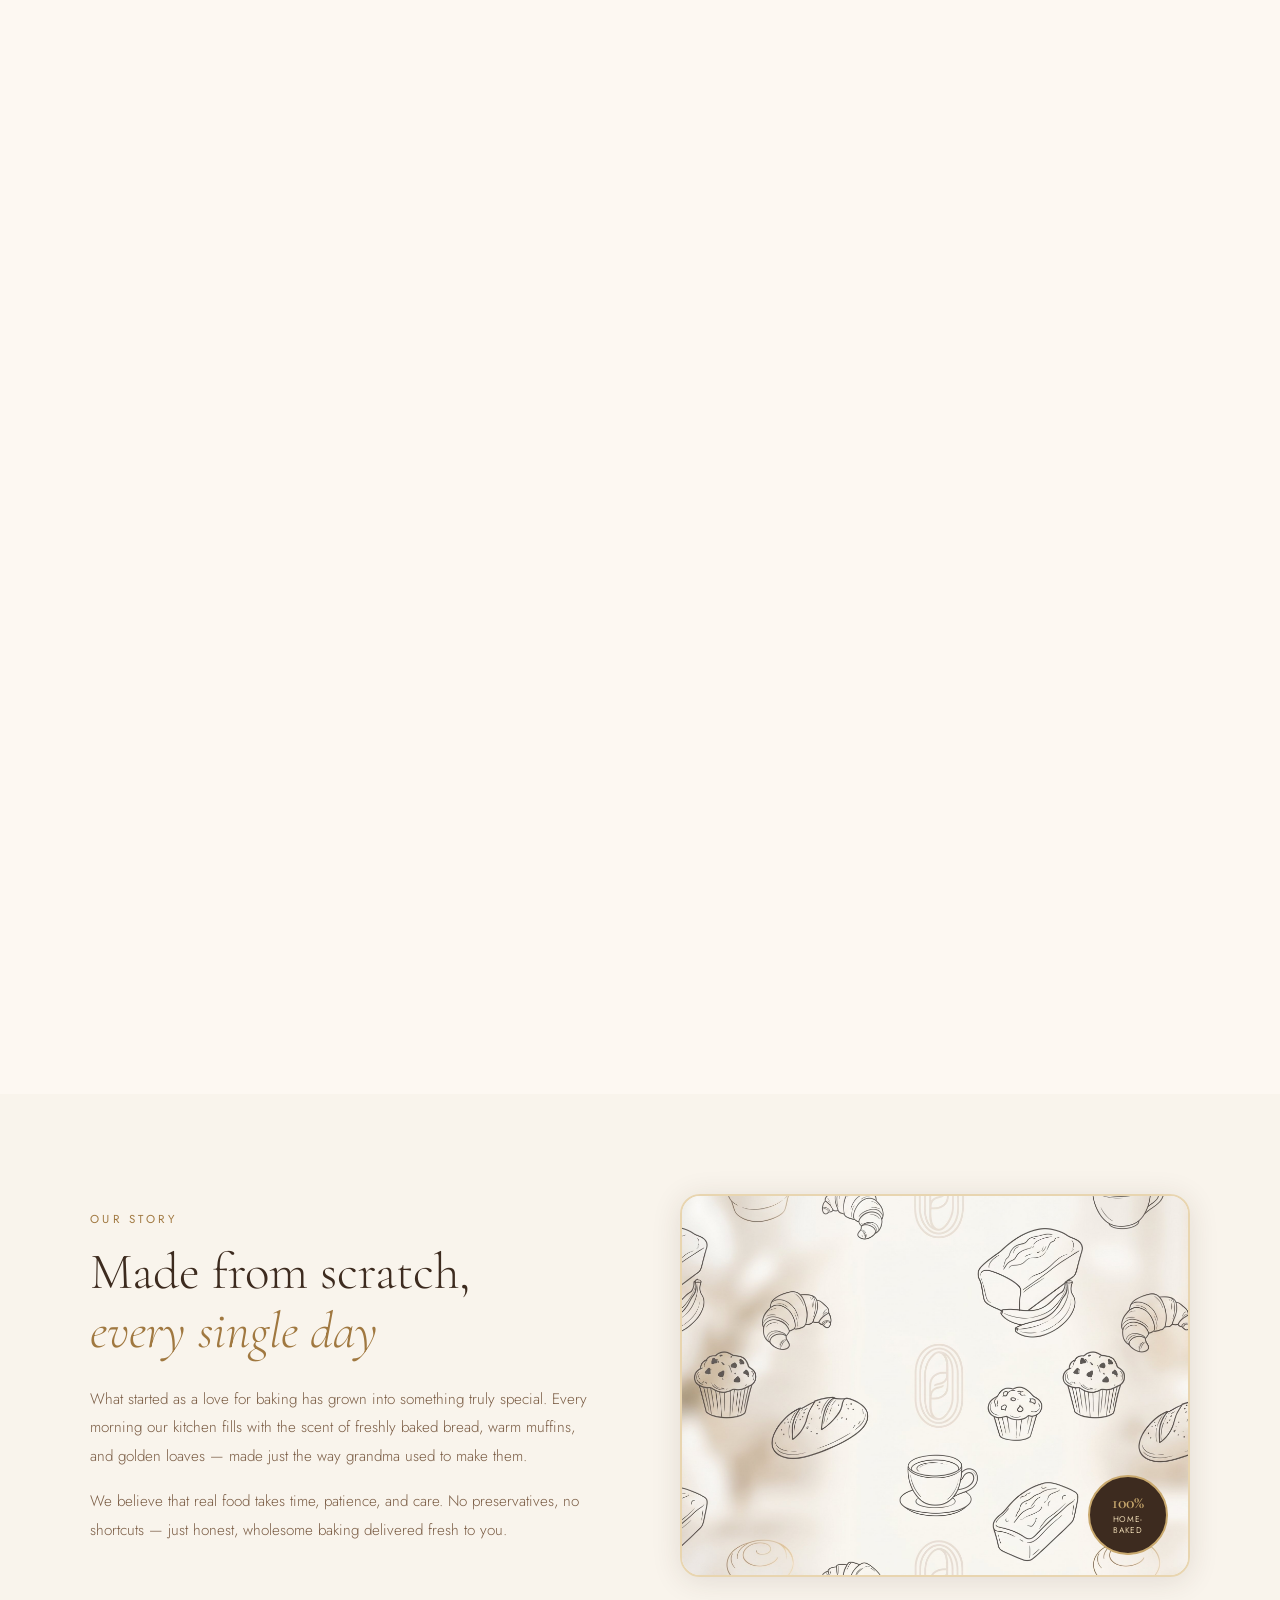
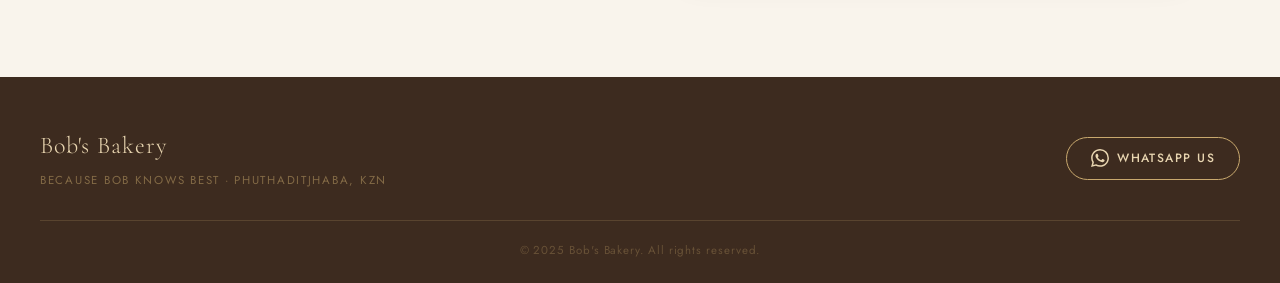
==== commit e6d9779d: "Add files via upload" ====
--- a/index.html
+++ b/index.html
@@ -8,6 +8,13 @@
     <link rel="preconnect" href="https://fonts.gstatic.com" crossorigin>
     <link href="https://fonts.googleapis.com/css2?family=Cormorant+Garamond:ital,wght@0,300;0,400;0,600;1,300;1,400&family=Jost:wght@300;400;500&display=swap" rel="stylesheet">
     <link rel="stylesheet" href="css/style.css">
+    <link rel="manifest" href="manifest.json">
+    <link rel="apple-touch-icon" href="images/icon-192.png">
+    <meta name="apple-mobile-web-app-capable" content="yes">
+    <meta name="apple-mobile-web-app-status-bar-style" content="black-translucent">
+    <meta name="apple-mobile-web-app-title" content="Bob's Bakery">
+    <meta name="theme-color" content="#2a1a0e">
+    <link rel="icon" href="favicon.ico">
 </head>
 <body>
 
@@ -146,6 +153,13 @@
         <div class="footer-copy">© 2025 Bob's Bakery. All rights reserved.</div>
     </footer>
 
+    <script>
+    if ("serviceWorker" in navigator) {
+      navigator.serviceWorker.register("sw.js")
+        .then(() => console.log("SW registered"))
+        .catch(e => console.error("SW error", e));
+    }
+  </script>
     <script src="js/products.js"></script>
     <script src="js/app.js"></script>
 </body>
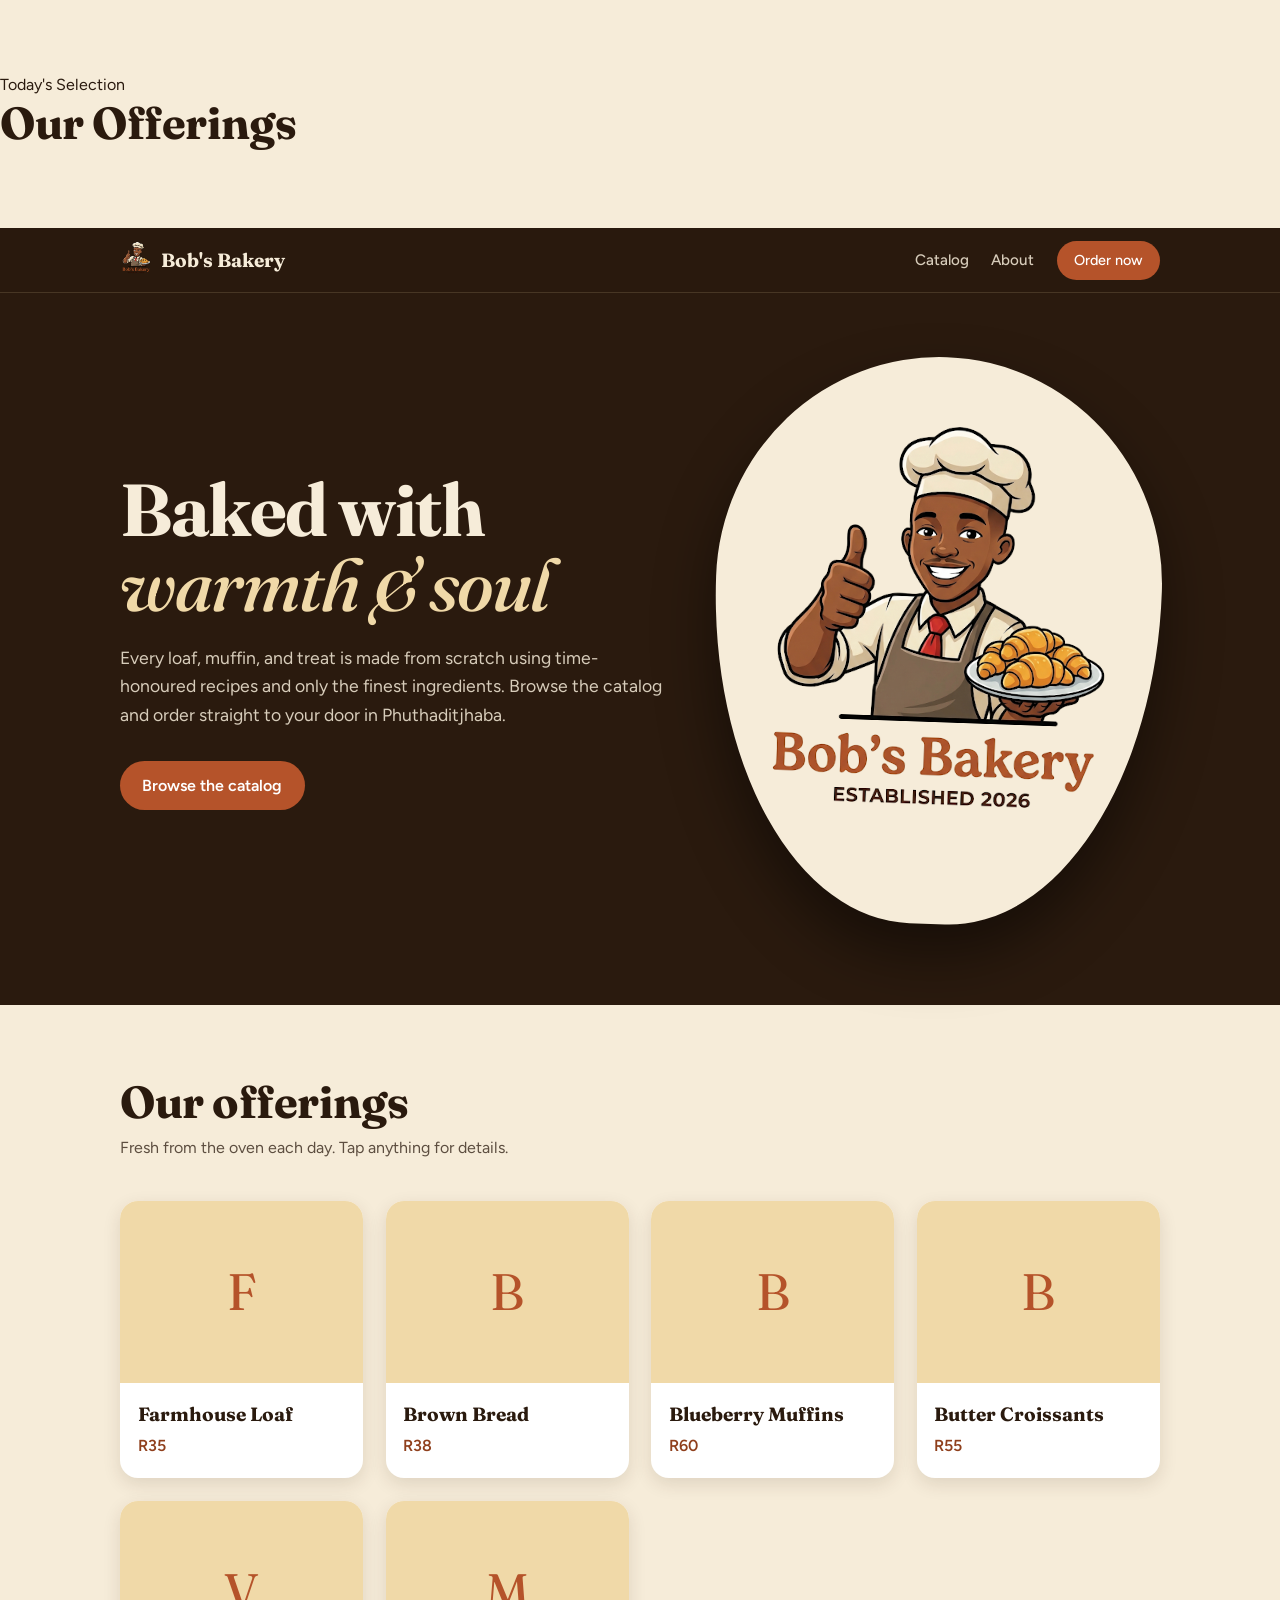
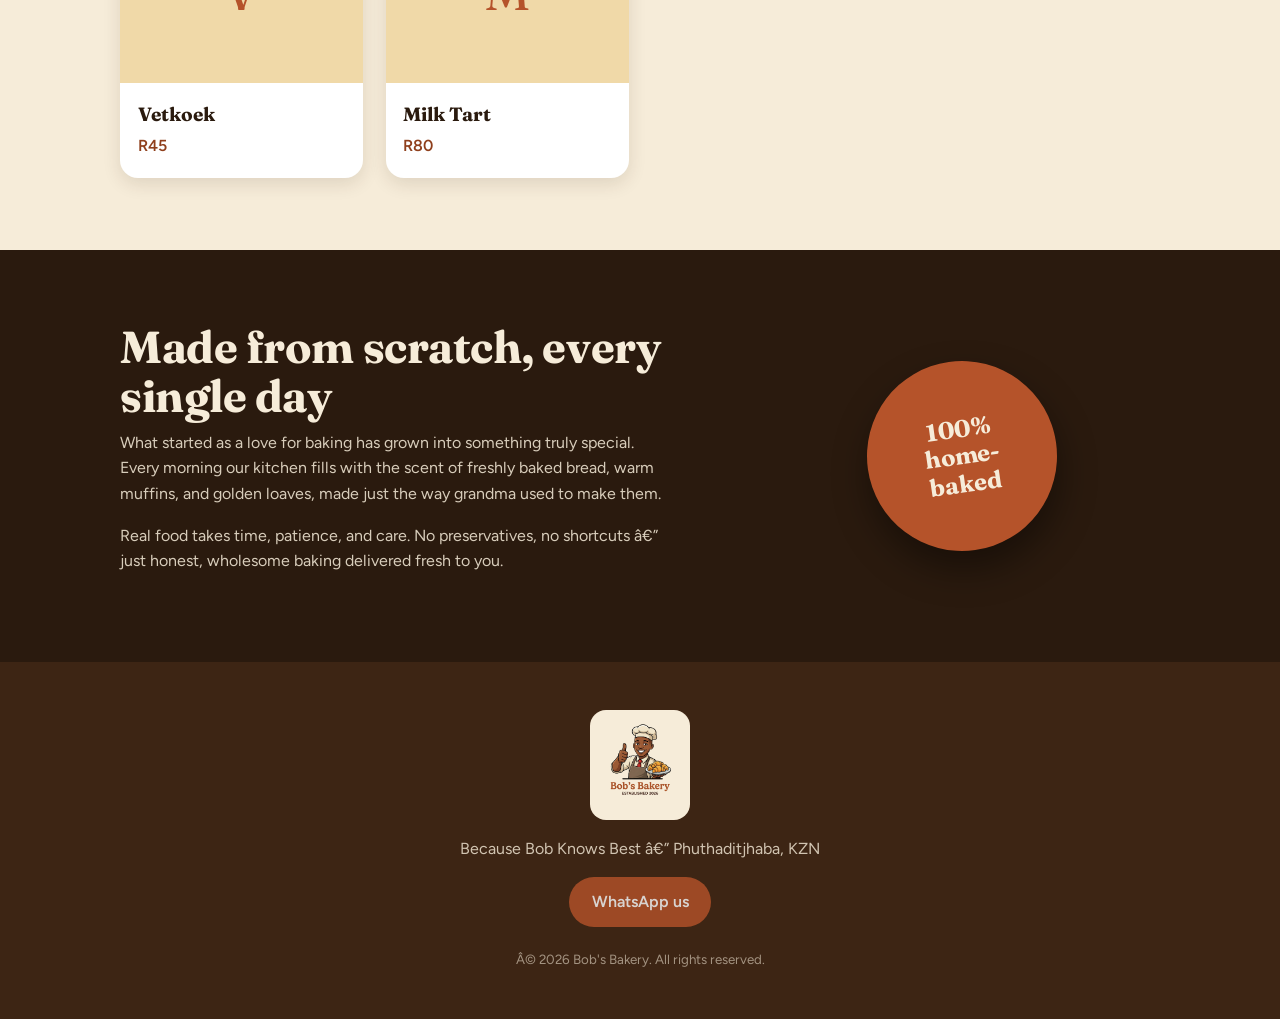
==== commit 001625ef: "Restore HTML structure and add meta tags Restored the HTML structure and added meta tags for theme c" ====
--- a/index.html
+++ b/index.html
@@ -1,4 +1,4 @@
-<!DOCTYPE html>
+<!-- <!DOCTYPE html>
 <html lang="en">
 <head>
     <meta charset="UTF-8">
@@ -19,7 +19,7 @@
 <body>
 
     <!-- ══════════════════════════════════════ LOADING SCREEN ══ -->
-    <div id="loader">
+  <!--    <div id="loader">
         <div class="loader-inner">
             <div class="loader-logo">
                 <svg class="loader-icon" viewBox="0 0 80 80" fill="none" xmlns="http://www.w3.org/2000/svg">
@@ -38,7 +38,7 @@
     </div>
 
     <!-- ══════════════════════════════════════ HEADER ══ -->
-    <header id="site-header">
+   <!--   <header id="site-header">
         <div class="header-inner">
             <div class="header-logo">
                 <svg viewBox="0 0 40 40" fill="none" xmlns="http://www.w3.org/2000/svg">
@@ -60,7 +60,7 @@
     </header>
 
     <!-- ══════════════════════════════════════ HERO ══ -->
-    <section class="hero">
+    <!--  <section class="hero">
         <div class="hero-bg"></div>
         <div class="hero-content">
             <p class="hero-eyebrow">Fresh · Homemade · Daily</p>
@@ -88,7 +88,7 @@
     </section>
 
     <!-- ══════════════════════════════════════ ABOUT ══ -->
-    <section id="about" class="about-section">
+     <!-- <section id="about" class="about-section">
         <div class="about-inner">
             <div class="about-text">
                 <p class="section-eyebrow">Our Story</p>
@@ -109,7 +109,7 @@
     </section>
 
     <!-- ══════════════════════════════════════ PRODUCT MODAL ══ -->
-    <div id="modal-overlay" class="modal-overlay">
+     <!-- <div id="modal-overlay" class="modal-overlay">
         <div id="product-modal" class="product-modal">
             <button class="modal-close" id="modal-close">✕</button>
             <div class="modal-inner">
@@ -137,7 +137,7 @@
     </div>
 
     <!-- ══════════════════════════════════════ FOOTER ══ -->
-    <footer class="site-footer">
+   <!-- <footer class="site-footer">
         <div class="footer-inner">
             <div class="footer-brand">
                 <span class="footer-logo-text">Bob's Bakery</span>
@@ -164,3 +164,225 @@
     <script src="js/app.js"></script>
 </body>
 </html>
+-->
+
+
+
+<!DOCTYPE html>
+<html lang="en">
+<head>
+<meta charset="UTF-8">
+<meta name="viewport" content="width=device-width, initial-scale=1.0">
+<meta name="theme-color" content="#2a1a0e">
+<meta name="apple-mobile-web-app-capable" content="yes">
+<meta name="apple-mobile-web-app-status-bar-style" content="black-translucent">
+<meta name="apple-mobile-web-app-title" content="Bob's Bakery">
+<title>Bob's Bakery — Because Bob Knows Best</title>
+<link rel="icon" href="images/logo.png">
+<link rel="preconnect" href="https://fonts.googleapis.com">
+<link rel="preconnect" href="https://fonts.gstatic.com" crossorigin>
+<link href="https://fonts.googleapis.com/css2?family=Fraunces:ital,opsz,wght@0,9..144,500;0,9..144,700;1,9..144,500&family=Figtree:wght@400;500;600&display=swap" rel="stylesheet">
+<style>
+:root{
+  --espresso:#2a1a0e; --roast:#3d2514; --crust:#b5532a; --crust-d:#8f3f1c;
+  --apron:#8a6a50; --flour:#f6ecd9; --butter:#f0d9a8; --ink:#2a1a0e;
+  --serif:'Fraunces',Georgia,serif; --sans:'Figtree',system-ui,sans-serif;
+}
+*{box-sizing:border-box;margin:0;padding:0}
+html{scroll-behavior:smooth}
+body{font-family:var(--sans);background:var(--espresso);color:var(--flour);line-height:1.6;-webkit-font-smoothing:antialiased}
+a{color:inherit}
+:focus-visible{outline:3px solid var(--butter);outline-offset:3px}
+.wrap{max-width:1080px;margin:0 auto;padding:0 1.25rem}
+
+/* nav */
+nav{position:sticky;top:0;z-index:20;background:rgba(42,26,14,.94);backdrop-filter:blur(8px);border-bottom:1px solid rgba(240,217,168,.15)}
+nav .wrap{display:flex;align-items:center;justify-content:space-between;height:64px}
+.brand{display:flex;align-items:center;gap:.6rem;text-decoration:none;font-family:var(--serif);font-weight:700;font-size:1.2rem}
+.brand img{height:42px;width:auto}
+.links{display:flex;align-items:center;gap:1.4rem}
+.links a{text-decoration:none;font-weight:500;font-size:.95rem;opacity:.85}
+.links a:hover{opacity:1}
+.btn{display:inline-block;background:var(--crust);color:#fff;text-decoration:none;font-weight:600;padding:.75rem 1.4rem;border-radius:999px;border:0;cursor:pointer;font:inherit;font-weight:600;transition:background .2s}
+.btn:hover{background:var(--crust-d)}
+.links .btn{padding:.5rem 1.1rem;font-size:.9rem;opacity:1}
+
+/* hero: the logo is the memorable thing */
+.hero{padding:4rem 0 5rem}
+.hero .wrap{display:grid;grid-template-columns:1.1fr .9fr;gap:3rem;align-items:center}
+.hero h1{font-family:var(--serif);font-weight:700;font-size:clamp(2.6rem,6vw,4.6rem);line-height:1.02;letter-spacing:-.02em}
+.hero h1 em{font-weight:500;color:var(--butter)}
+.hero p{margin:1.4rem 0 2rem;max-width:34rem;font-size:1.1rem;opacity:.85}
+.plate{background:var(--flour);border-radius:50% 50% 46% 46% / 40% 40% 60% 60%;padding:2.2rem 2rem 1.6rem;box-shadow:0 30px 60px rgba(0,0,0,.45);transform:rotate(2deg)}
+.plate img{display:block;width:100%;max-width:380px;margin:0 auto;height:auto}
+
+/* sections */
+section{padding:4.5rem 0}
+h2{font-family:var(--serif);font-weight:700;font-size:clamp(1.9rem,4vw,2.8rem);line-height:1.1;margin-bottom:.6rem;letter-spacing:-.01em}
+.sub{opacity:.75;margin-bottom:2.5rem;max-width:36rem}
+#catalog{background:var(--flour);color:var(--ink)}
+.grid{display:grid;grid-template-columns:repeat(auto-fill,minmax(230px,1fr));gap:1.4rem}
+.card{background:#fff;border:0;border-radius:18px;overflow:hidden;text-align:left;cursor:pointer;font:inherit;color:inherit;box-shadow:0 6px 18px rgba(61,37,20,.12);transition:transform .2s,box-shadow .2s}
+.card:hover{transform:translateY(-4px);box-shadow:0 12px 26px rgba(61,37,20,.2)}
+.thumb{aspect-ratio:4/3;background:var(--butter);display:grid;place-items:center;font-family:var(--serif);font-size:3.2rem;color:var(--crust);overflow:hidden}
+.thumb img{width:100%;height:100%;object-fit:cover}
+.card .body{padding:1rem 1.1rem 1.2rem}
+.card h3{font-family:var(--serif);font-size:1.2rem}
+.card .price{color:var(--crust-d);font-weight:600;margin-top:.2rem}
+
+/* about */
+#about .wrap{display:grid;grid-template-columns:1.2fr .8fr;gap:3rem;align-items:center}
+#about p{opacity:.85;margin-bottom:1rem;max-width:34rem}
+.badge{justify-self:center;width:190px;height:190px;border-radius:50%;background:var(--crust);display:grid;place-items:center;text-align:center;font-family:var(--serif);font-weight:700;font-size:1.5rem;line-height:1.15;transform:rotate(-8deg);box-shadow:0 18px 36px rgba(0,0,0,.4)}
+
+/* footer */
+footer{background:var(--roast);padding:3rem 0;text-align:center}
+footer img{height:110px;width:auto;background:var(--flour);border-radius:16px;padding:.5rem .9rem;margin-bottom:1rem}
+footer p{opacity:.8}
+footer small{display:block;margin-top:1.4rem;opacity:.55}
+
+/* modal */
+.modal{position:fixed;inset:0;background:rgba(20,10,4,.85);display:none;place-items:center;z-index:50;padding:1rem}
+.modal.open{display:grid}
+.sheet{background:var(--flour);color:var(--ink);border-radius:22px;max-width:460px;width:100%;overflow:hidden;position:relative}
+.sheet .thumb{aspect-ratio:16/10}
+.sheet .body{padding:1.4rem 1.5rem 1.6rem}
+.sheet h3{font-family:var(--serif);font-size:1.6rem}
+.sheet .price{color:var(--crust-d);font-weight:600;margin:.2rem 0 .8rem}
+.sheet .btn{margin-top:1.2rem}
+.x,.nav-btn{position:absolute;background:rgba(42,26,14,.75);color:#fff;border:0;width:40px;height:40px;border-radius:50%;font-size:1.3rem;cursor:pointer}
+.x{top:12px;right:12px}
+.nav-btn{top:90px}
+.prev{left:12px}.next{right:12px}
+
+@media(max-width:760px){
+  .hero .wrap,#about .wrap{grid-template-columns:1fr}
+  .hero{padding-top:2.5rem}
+  .plate{order:-1;max-width:320px;margin:0 auto}
+  .links a:not(.btn){display:none}
+  .brand span{display:none}
+}
+@media(prefers-reduced-motion:reduce){*{transition:none!important;scroll-behavior:auto!important}}
+</style>
+</head>
+<body>
+
+<nav>
+  <div class="wrap">
+    <a class="brand" href="#top"><img src="images/logo.png" alt="Bob's Bakery logo"><span>Bob's Bakery</span></a>
+    <div class="links">
+      <a href="#catalog">Catalog</a>
+      <a href="#about">About</a>
+      <a class="btn" href="#" data-wa>Order now</a>
+    </div>
+  </div>
+</nav>
+
+<header class="hero" id="top">
+  <div class="wrap">
+    <div>
+      <h1>Baked with <em>warmth &amp; soul</em></h1>
+      <p>Every loaf, muffin, and treat is made from scratch using time-honoured recipes and only the finest ingredients. Browse the catalog and order straight to your door in Phuthaditjhaba.</p>
+      <a class="btn" href="#catalog">Browse the catalog</a>
+    </div>
+    <div class="plate"><img src="images/logo.png" alt="Bob's Bakery — Established 2026. Bob smiling with a thumbs up, holding a plate of croissants."></div>
+  </div>
+</header>
+
+<section id="catalog">
+  <div class="wrap">
+    <h2>Our offerings</h2>
+    <p class="sub">Fresh from the oven each day. Tap anything for details.</p>
+    <div class="grid" id="grid"></div>
+  </div>
+</section>
+
+<section id="about">
+  <div class="wrap">
+    <div>
+      <h2>Made from scratch, every single day</h2>
+      <p>What started as a love for baking has grown into something truly special. Every morning our kitchen fills with the scent of freshly baked bread, warm muffins, and golden loaves, made just the way grandma used to make them.</p>
+      <p>Real food takes time, patience, and care. No preservatives, no shortcuts — just honest, wholesome baking delivered fresh to you.</p>
+    </div>
+    <div class="badge">100%<br>home-<br>baked</div>
+  </div>
+</section>
+
+<footer>
+  <div class="wrap">
+    <img src="images/logo.png" alt="Bob's Bakery">
+    <p>Because Bob Knows Best — Phuthaditjhaba, KZN</p>
+    <p style="margin-top:1rem"><a class="btn" href="#" data-wa>WhatsApp us</a></p>
+    <small>© 2026 Bob's Bakery. All rights reserved.</small>
+  </div>
+</footer>
+
+<div class="modal" id="modal" role="dialog" aria-modal="true" aria-label="Product details">
+  <div class="sheet">
+    <button class="x" id="close" aria-label="Close">&times;</button>
+    <button class="nav-btn prev" id="prev" aria-label="Previous product">&lsaquo;</button>
+    <button class="nav-btn next" id="next" aria-label="Next product">&rsaquo;</button>
+    <div class="thumb" id="mThumb"></div>
+    <div class="body">
+      <h3 id="mName"></h3>
+      <div class="price" id="mPrice"></div>
+      <p id="mDesc"></p>
+      <a class="btn" href="#" id="mOrder" target="_blank" rel="noopener">Contact to order</a>
+    </div>
+  </div>
+</div>
+
+<script>
+/* ---- EDIT ME ----
+   Set your WhatsApp number (country code, no + or spaces) and swap in your real products.
+   Add "img": "images/your-photo.jpg" to a product to show its photo. */
+const WHATSAPP = "27000000000";
+const products = [
+  {name:"Farmhouse Loaf",   price:"R35", desc:"Soft, golden white loaf baked fresh every morning."},
+  {name:"Brown Bread",      price:"R38", desc:"Wholesome brown loaf with a crisp crust."},
+  {name:"Blueberry Muffins",price:"R60", desc:"Box of 4 warm, fruity muffins."},
+  {name:"Butter Croissants",price:"R55", desc:"Flaky, buttery croissants. Box of 4."},
+  {name:"Vetkoek",          price:"R45", desc:"Fluffy fried bread, ready to fill. Pack of 4."},
+  {name:"Milk Tart",        price:"R80", desc:"Classic South African milk tart with cinnamon."}
+];
+
+const grid = document.getElementById('grid');
+const modal = document.getElementById('modal');
+let current = 0;
+
+const thumb = p => p.img ? `<img src="${p.img}" alt="${p.name}">` : p.name.charAt(0);
+const waLink = p => `https://wa.me/${WHATSAPP}?text=${encodeURIComponent(p ? `Hi Bob, I'd like to order: ${p.name}` : "Hi Bob, I'd like to place an order.")}`;
+
+products.forEach((p,i)=>{
+  const b = document.createElement('button');
+  b.className = 'card';
+  b.innerHTML = `<div class="thumb">${thumb(p)}</div><div class="body"><h3>${p.name}</h3><div class="price">${p.price}</div></div>`;
+  b.onclick = () => open(i);
+  grid.appendChild(b);
+});
+
+function open(i){
+  current = (i + products.length) % products.length;
+  const p = products[current];
+  mThumb.innerHTML = thumb(p);
+  mName.textContent = p.name;
+  mPrice.textContent = p.price;
+  mDesc.textContent = p.desc;
+  mOrder.href = waLink(p);
+  modal.classList.add('open');
+}
+const shut = () => modal.classList.remove('open');
+close.onclick = shut;
+prev.onclick = () => open(current-1);
+next.onclick = () => open(current+1);
+modal.onclick = e => { if(e.target === modal) shut(); };
+document.addEventListener('keydown', e => {
+  if(!modal.classList.contains('open')) return;
+  if(e.key === 'Escape') shut();
+  if(e.key === 'ArrowLeft') open(current-1);
+  if(e.key === 'ArrowRight') open(current+1);
+});
+document.querySelectorAll('[data-wa]').forEach(a => { a.href = waLink(); a.target = '_blank'; a.rel = 'noopener'; });
+</script>
+</body>
+</html>
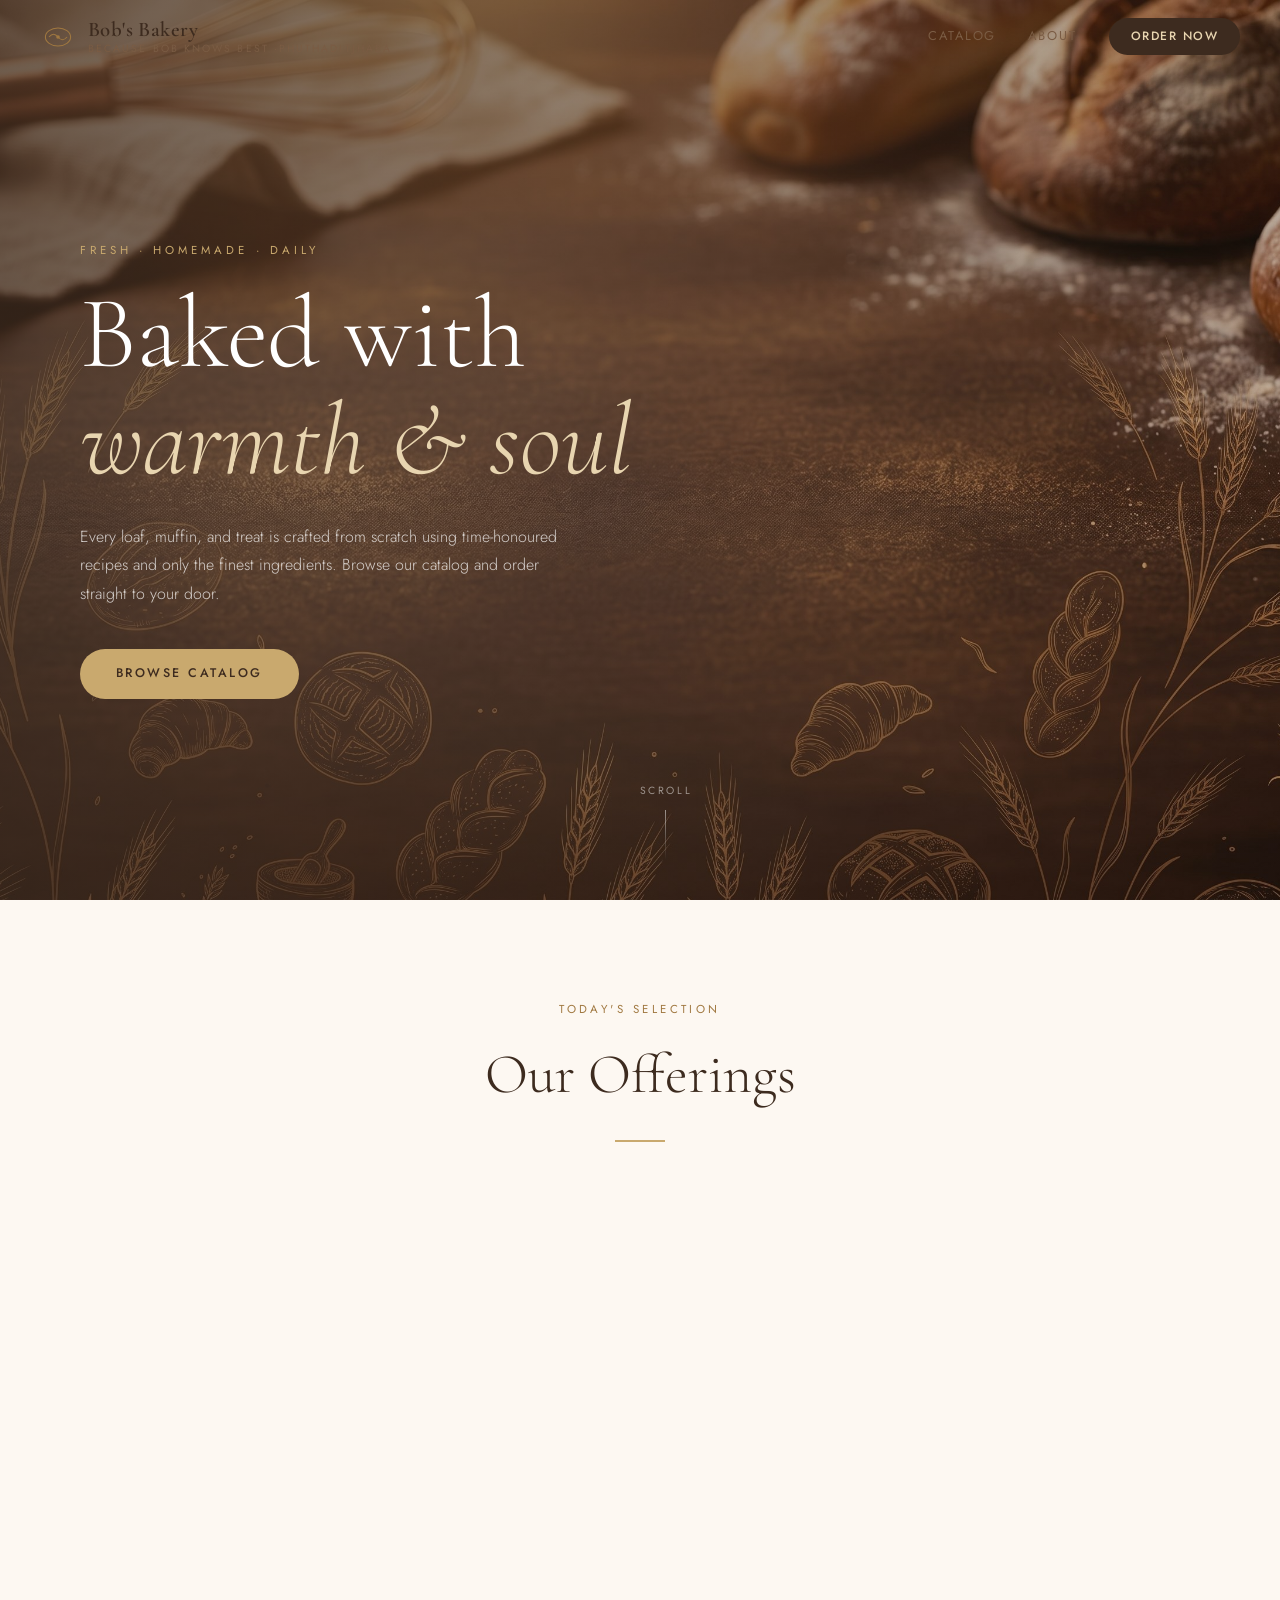
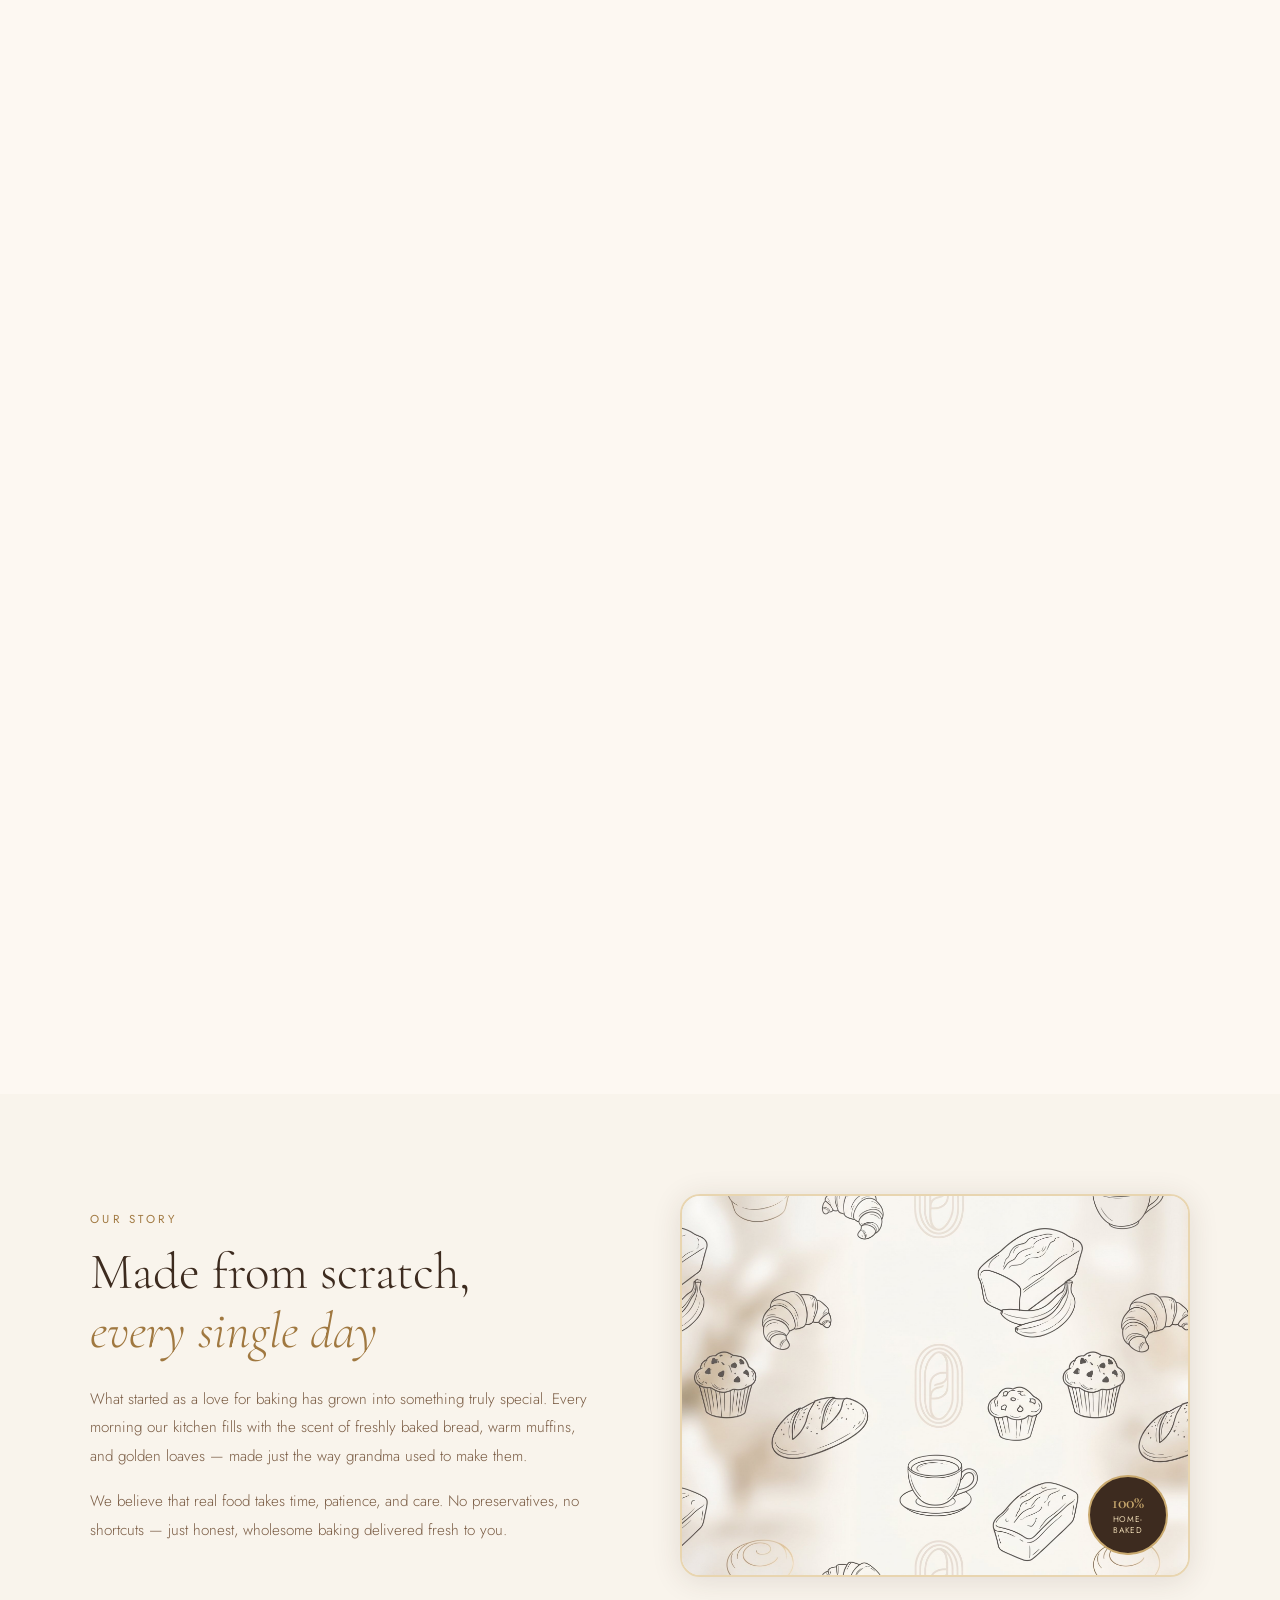
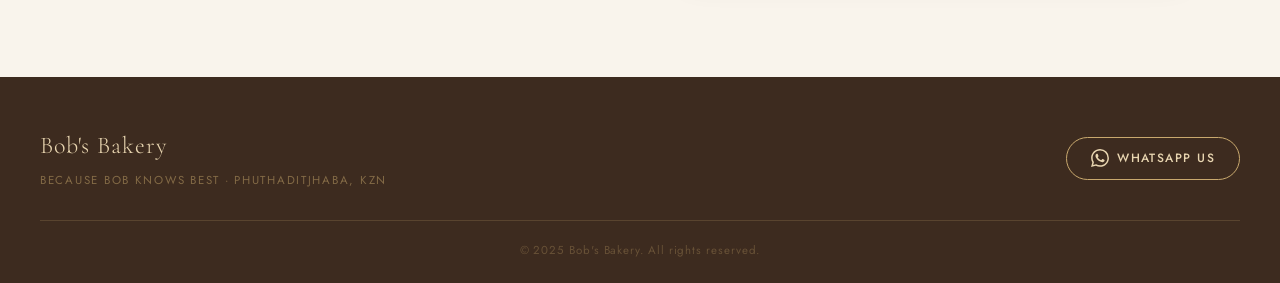
==== commit 41925c99: "Uncomment HTML structure in index.html" ====
--- a/index.html
+++ b/index.html
@@ -1,4 +1,4 @@
-<!-- <!DOCTYPE html>
+ <!DOCTYPE html>
 <html lang="en">
 <head>
     <meta charset="UTF-8">
@@ -19,7 +19,7 @@
 <body>
 
     <!-- ══════════════════════════════════════ LOADING SCREEN ══ -->
-  <!--    <div id="loader">
+      <div id="loader">
         <div class="loader-inner">
             <div class="loader-logo">
                 <svg class="loader-icon" viewBox="0 0 80 80" fill="none" xmlns="http://www.w3.org/2000/svg">
@@ -38,7 +38,7 @@
     </div>
 
     <!-- ══════════════════════════════════════ HEADER ══ -->
-   <!--   <header id="site-header">
+      <header id="site-header">
         <div class="header-inner">
             <div class="header-logo">
                 <svg viewBox="0 0 40 40" fill="none" xmlns="http://www.w3.org/2000/svg">
@@ -60,7 +60,7 @@
     </header>
 
     <!-- ══════════════════════════════════════ HERO ══ -->
-    <!--  <section class="hero">
+      <section class="hero">
         <div class="hero-bg"></div>
         <div class="hero-content">
             <p class="hero-eyebrow">Fresh · Homemade · Daily</p>
@@ -88,7 +88,7 @@
     </section>
 
     <!-- ══════════════════════════════════════ ABOUT ══ -->
-     <!-- <section id="about" class="about-section">
+      <section id="about" class="about-section">
         <div class="about-inner">
             <div class="about-text">
                 <p class="section-eyebrow">Our Story</p>
@@ -109,7 +109,7 @@
     </section>
 
     <!-- ══════════════════════════════════════ PRODUCT MODAL ══ -->
-     <!-- <div id="modal-overlay" class="modal-overlay">
+      <div id="modal-overlay" class="modal-overlay">
         <div id="product-modal" class="product-modal">
             <button class="modal-close" id="modal-close">✕</button>
             <div class="modal-inner">
@@ -137,7 +137,7 @@
     </div>
 
     <!-- ══════════════════════════════════════ FOOTER ══ -->
-   <!-- <footer class="site-footer">
+    <footer class="site-footer">
         <div class="footer-inner">
             <div class="footer-brand">
                 <span class="footer-logo-text">Bob's Bakery</span>
@@ -164,225 +164,3 @@
     <script src="js/app.js"></script>
 </body>
 </html>
--->
-
-
-
-<!DOCTYPE html>
-<html lang="en">
-<head>
-<meta charset="UTF-8">
-<meta name="viewport" content="width=device-width, initial-scale=1.0">
-<meta name="theme-color" content="#2a1a0e">
-<meta name="apple-mobile-web-app-capable" content="yes">
-<meta name="apple-mobile-web-app-status-bar-style" content="black-translucent">
-<meta name="apple-mobile-web-app-title" content="Bob's Bakery">
-<title>Bob's Bakery — Because Bob Knows Best</title>
-<link rel="icon" href="images/logo.png">
-<link rel="preconnect" href="https://fonts.googleapis.com">
-<link rel="preconnect" href="https://fonts.gstatic.com" crossorigin>
-<link href="https://fonts.googleapis.com/css2?family=Fraunces:ital,opsz,wght@0,9..144,500;0,9..144,700;1,9..144,500&family=Figtree:wght@400;500;600&display=swap" rel="stylesheet">
-<style>
-:root{
-  --espresso:#2a1a0e; --roast:#3d2514; --crust:#b5532a; --crust-d:#8f3f1c;
-  --apron:#8a6a50; --flour:#f6ecd9; --butter:#f0d9a8; --ink:#2a1a0e;
-  --serif:'Fraunces',Georgia,serif; --sans:'Figtree',system-ui,sans-serif;
-}
-*{box-sizing:border-box;margin:0;padding:0}
-html{scroll-behavior:smooth}
-body{font-family:var(--sans);background:var(--espresso);color:var(--flour);line-height:1.6;-webkit-font-smoothing:antialiased}
-a{color:inherit}
-:focus-visible{outline:3px solid var(--butter);outline-offset:3px}
-.wrap{max-width:1080px;margin:0 auto;padding:0 1.25rem}
-
-/* nav */
-nav{position:sticky;top:0;z-index:20;background:rgba(42,26,14,.94);backdrop-filter:blur(8px);border-bottom:1px solid rgba(240,217,168,.15)}
-nav .wrap{display:flex;align-items:center;justify-content:space-between;height:64px}
-.brand{display:flex;align-items:center;gap:.6rem;text-decoration:none;font-family:var(--serif);font-weight:700;font-size:1.2rem}
-.brand img{height:42px;width:auto}
-.links{display:flex;align-items:center;gap:1.4rem}
-.links a{text-decoration:none;font-weight:500;font-size:.95rem;opacity:.85}
-.links a:hover{opacity:1}
-.btn{display:inline-block;background:var(--crust);color:#fff;text-decoration:none;font-weight:600;padding:.75rem 1.4rem;border-radius:999px;border:0;cursor:pointer;font:inherit;font-weight:600;transition:background .2s}
-.btn:hover{background:var(--crust-d)}
-.links .btn{padding:.5rem 1.1rem;font-size:.9rem;opacity:1}
-
-/* hero: the logo is the memorable thing */
-.hero{padding:4rem 0 5rem}
-.hero .wrap{display:grid;grid-template-columns:1.1fr .9fr;gap:3rem;align-items:center}
-.hero h1{font-family:var(--serif);font-weight:700;font-size:clamp(2.6rem,6vw,4.6rem);line-height:1.02;letter-spacing:-.02em}
-.hero h1 em{font-weight:500;color:var(--butter)}
-.hero p{margin:1.4rem 0 2rem;max-width:34rem;font-size:1.1rem;opacity:.85}
-.plate{background:var(--flour);border-radius:50% 50% 46% 46% / 40% 40% 60% 60%;padding:2.2rem 2rem 1.6rem;box-shadow:0 30px 60px rgba(0,0,0,.45);transform:rotate(2deg)}
-.plate img{display:block;width:100%;max-width:380px;margin:0 auto;height:auto}
-
-/* sections */
-section{padding:4.5rem 0}
-h2{font-family:var(--serif);font-weight:700;font-size:clamp(1.9rem,4vw,2.8rem);line-height:1.1;margin-bottom:.6rem;letter-spacing:-.01em}
-.sub{opacity:.75;margin-bottom:2.5rem;max-width:36rem}
-#catalog{background:var(--flour);color:var(--ink)}
-.grid{display:grid;grid-template-columns:repeat(auto-fill,minmax(230px,1fr));gap:1.4rem}
-.card{background:#fff;border:0;border-radius:18px;overflow:hidden;text-align:left;cursor:pointer;font:inherit;color:inherit;box-shadow:0 6px 18px rgba(61,37,20,.12);transition:transform .2s,box-shadow .2s}
-.card:hover{transform:translateY(-4px);box-shadow:0 12px 26px rgba(61,37,20,.2)}
-.thumb{aspect-ratio:4/3;background:var(--butter);display:grid;place-items:center;font-family:var(--serif);font-size:3.2rem;color:var(--crust);overflow:hidden}
-.thumb img{width:100%;height:100%;object-fit:cover}
-.card .body{padding:1rem 1.1rem 1.2rem}
-.card h3{font-family:var(--serif);font-size:1.2rem}
-.card .price{color:var(--crust-d);font-weight:600;margin-top:.2rem}
-
-/* about */
-#about .wrap{display:grid;grid-template-columns:1.2fr .8fr;gap:3rem;align-items:center}
-#about p{opacity:.85;margin-bottom:1rem;max-width:34rem}
-.badge{justify-self:center;width:190px;height:190px;border-radius:50%;background:var(--crust);display:grid;place-items:center;text-align:center;font-family:var(--serif);font-weight:700;font-size:1.5rem;line-height:1.15;transform:rotate(-8deg);box-shadow:0 18px 36px rgba(0,0,0,.4)}
-
-/* footer */
-footer{background:var(--roast);padding:3rem 0;text-align:center}
-footer img{height:110px;width:auto;background:var(--flour);border-radius:16px;padding:.5rem .9rem;margin-bottom:1rem}
-footer p{opacity:.8}
-footer small{display:block;margin-top:1.4rem;opacity:.55}
-
-/* modal */
-.modal{position:fixed;inset:0;background:rgba(20,10,4,.85);display:none;place-items:center;z-index:50;padding:1rem}
-.modal.open{display:grid}
-.sheet{background:var(--flour);color:var(--ink);border-radius:22px;max-width:460px;width:100%;overflow:hidden;position:relative}
-.sheet .thumb{aspect-ratio:16/10}
-.sheet .body{padding:1.4rem 1.5rem 1.6rem}
-.sheet h3{font-family:var(--serif);font-size:1.6rem}
-.sheet .price{color:var(--crust-d);font-weight:600;margin:.2rem 0 .8rem}
-.sheet .btn{margin-top:1.2rem}
-.x,.nav-btn{position:absolute;background:rgba(42,26,14,.75);color:#fff;border:0;width:40px;height:40px;border-radius:50%;font-size:1.3rem;cursor:pointer}
-.x{top:12px;right:12px}
-.nav-btn{top:90px}
-.prev{left:12px}.next{right:12px}
-
-@media(max-width:760px){
-  .hero .wrap,#about .wrap{grid-template-columns:1fr}
-  .hero{padding-top:2.5rem}
-  .plate{order:-1;max-width:320px;margin:0 auto}
-  .links a:not(.btn){display:none}
-  .brand span{display:none}
-}
-@media(prefers-reduced-motion:reduce){*{transition:none!important;scroll-behavior:auto!important}}
-</style>
-</head>
-<body>
-
-<nav>
-  <div class="wrap">
-    <a class="brand" href="#top"><img src="images/logo.png" alt="Bob's Bakery logo"><span>Bob's Bakery</span></a>
-    <div class="links">
-      <a href="#catalog">Catalog</a>
-      <a href="#about">About</a>
-      <a class="btn" href="#" data-wa>Order now</a>
-    </div>
-  </div>
-</nav>
-
-<header class="hero" id="top">
-  <div class="wrap">
-    <div>
-      <h1>Baked with <em>warmth &amp; soul</em></h1>
-      <p>Every loaf, muffin, and treat is made from scratch using time-honoured recipes and only the finest ingredients. Browse the catalog and order straight to your door in Phuthaditjhaba.</p>
-      <a class="btn" href="#catalog">Browse the catalog</a>
-    </div>
-    <div class="plate"><img src="images/logo.png" alt="Bob's Bakery — Established 2026. Bob smiling with a thumbs up, holding a plate of croissants."></div>
-  </div>
-</header>
-
-<section id="catalog">
-  <div class="wrap">
-    <h2>Our offerings</h2>
-    <p class="sub">Fresh from the oven each day. Tap anything for details.</p>
-    <div class="grid" id="grid"></div>
-  </div>
-</section>
-
-<section id="about">
-  <div class="wrap">
-    <div>
-      <h2>Made from scratch, every single day</h2>
-      <p>What started as a love for baking has grown into something truly special. Every morning our kitchen fills with the scent of freshly baked bread, warm muffins, and golden loaves, made just the way grandma used to make them.</p>
-      <p>Real food takes time, patience, and care. No preservatives, no shortcuts — just honest, wholesome baking delivered fresh to you.</p>
-    </div>
-    <div class="badge">100%<br>home-<br>baked</div>
-  </div>
-</section>
-
-<footer>
-  <div class="wrap">
-    <img src="images/logo.png" alt="Bob's Bakery">
-    <p>Because Bob Knows Best — Phuthaditjhaba, KZN</p>
-    <p style="margin-top:1rem"><a class="btn" href="#" data-wa>WhatsApp us</a></p>
-    <small>© 2026 Bob's Bakery. All rights reserved.</small>
-  </div>
-</footer>
-
-<div class="modal" id="modal" role="dialog" aria-modal="true" aria-label="Product details">
-  <div class="sheet">
-    <button class="x" id="close" aria-label="Close">&times;</button>
-    <button class="nav-btn prev" id="prev" aria-label="Previous product">&lsaquo;</button>
-    <button class="nav-btn next" id="next" aria-label="Next product">&rsaquo;</button>
-    <div class="thumb" id="mThumb"></div>
-    <div class="body">
-      <h3 id="mName"></h3>
-      <div class="price" id="mPrice"></div>
-      <p id="mDesc"></p>
-      <a class="btn" href="#" id="mOrder" target="_blank" rel="noopener">Contact to order</a>
-    </div>
-  </div>
-</div>
-
-<script>
-/* ---- EDIT ME ----
-   Set your WhatsApp number (country code, no + or spaces) and swap in your real products.
-   Add "img": "images/your-photo.jpg" to a product to show its photo. */
-const WHATSAPP = "27000000000";
-const products = [
-  {name:"Farmhouse Loaf",   price:"R35", desc:"Soft, golden white loaf baked fresh every morning."},
-  {name:"Brown Bread",      price:"R38", desc:"Wholesome brown loaf with a crisp crust."},
-  {name:"Blueberry Muffins",price:"R60", desc:"Box of 4 warm, fruity muffins."},
-  {name:"Butter Croissants",price:"R55", desc:"Flaky, buttery croissants. Box of 4."},
-  {name:"Vetkoek",          price:"R45", desc:"Fluffy fried bread, ready to fill. Pack of 4."},
-  {name:"Milk Tart",        price:"R80", desc:"Classic South African milk tart with cinnamon."}
-];
-
-const grid = document.getElementById('grid');
-const modal = document.getElementById('modal');
-let current = 0;
-
-const thumb = p => p.img ? `<img src="${p.img}" alt="${p.name}">` : p.name.charAt(0);
-const waLink = p => `https://wa.me/${WHATSAPP}?text=${encodeURIComponent(p ? `Hi Bob, I'd like to order: ${p.name}` : "Hi Bob, I'd like to place an order.")}`;
-
-products.forEach((p,i)=>{
-  const b = document.createElement('button');
-  b.className = 'card';
-  b.innerHTML = `<div class="thumb">${thumb(p)}</div><div class="body"><h3>${p.name}</h3><div class="price">${p.price}</div></div>`;
-  b.onclick = () => open(i);
-  grid.appendChild(b);
-});
-
-function open(i){
-  current = (i + products.length) % products.length;
-  const p = products[current];
-  mThumb.innerHTML = thumb(p);
-  mName.textContent = p.name;
-  mPrice.textContent = p.price;
-  mDesc.textContent = p.desc;
-  mOrder.href = waLink(p);
-  modal.classList.add('open');
-}
-const shut = () => modal.classList.remove('open');
-close.onclick = shut;
-prev.onclick = () => open(current-1);
-next.onclick = () => open(current+1);
-modal.onclick = e => { if(e.target === modal) shut(); };
-document.addEventListener('keydown', e => {
-  if(!modal.classList.contains('open')) return;
-  if(e.key === 'Escape') shut();
-  if(e.key === 'ArrowLeft') open(current-1);
-  if(e.key === 'ArrowRight') open(current+1);
-});
-document.querySelectorAll('[data-wa]').forEach(a => { a.href = waLink(); a.target = '_blank'; a.rel = 'noopener'; });
-</script>
-</body>
-</html>
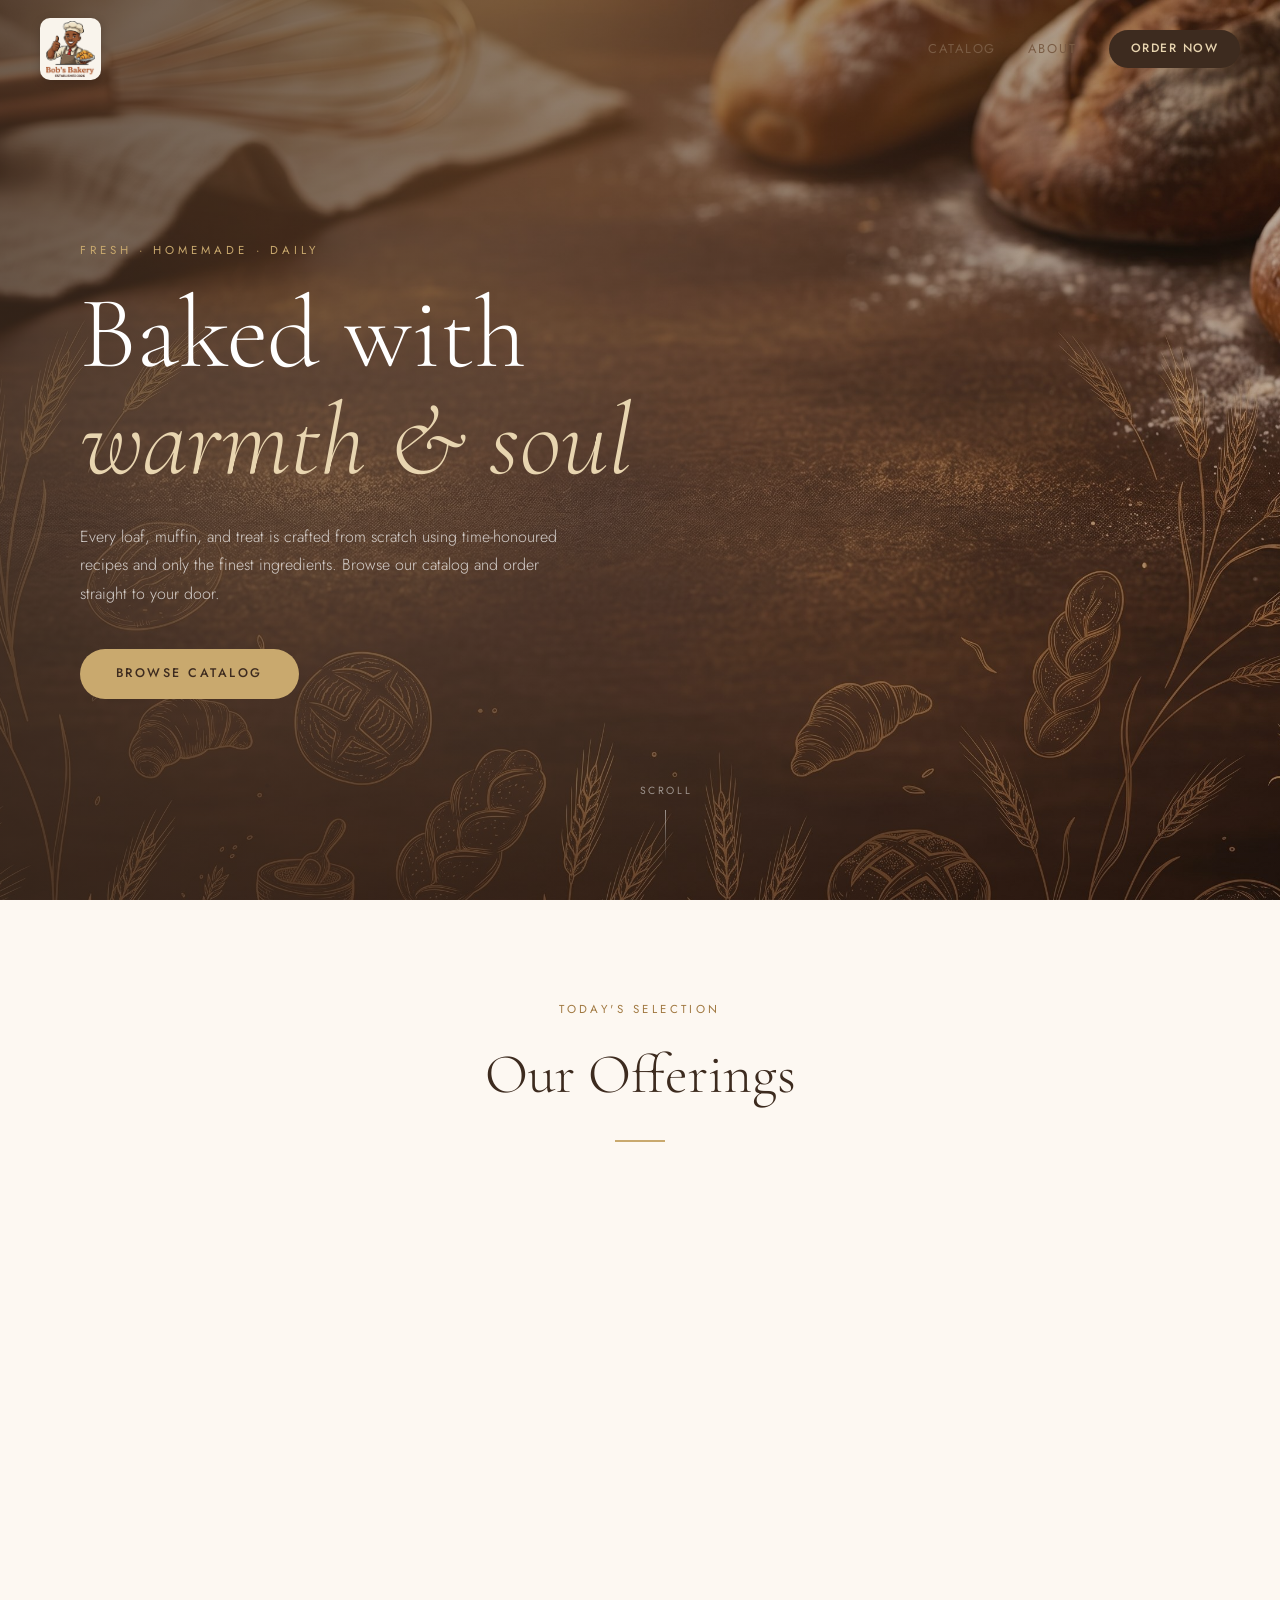
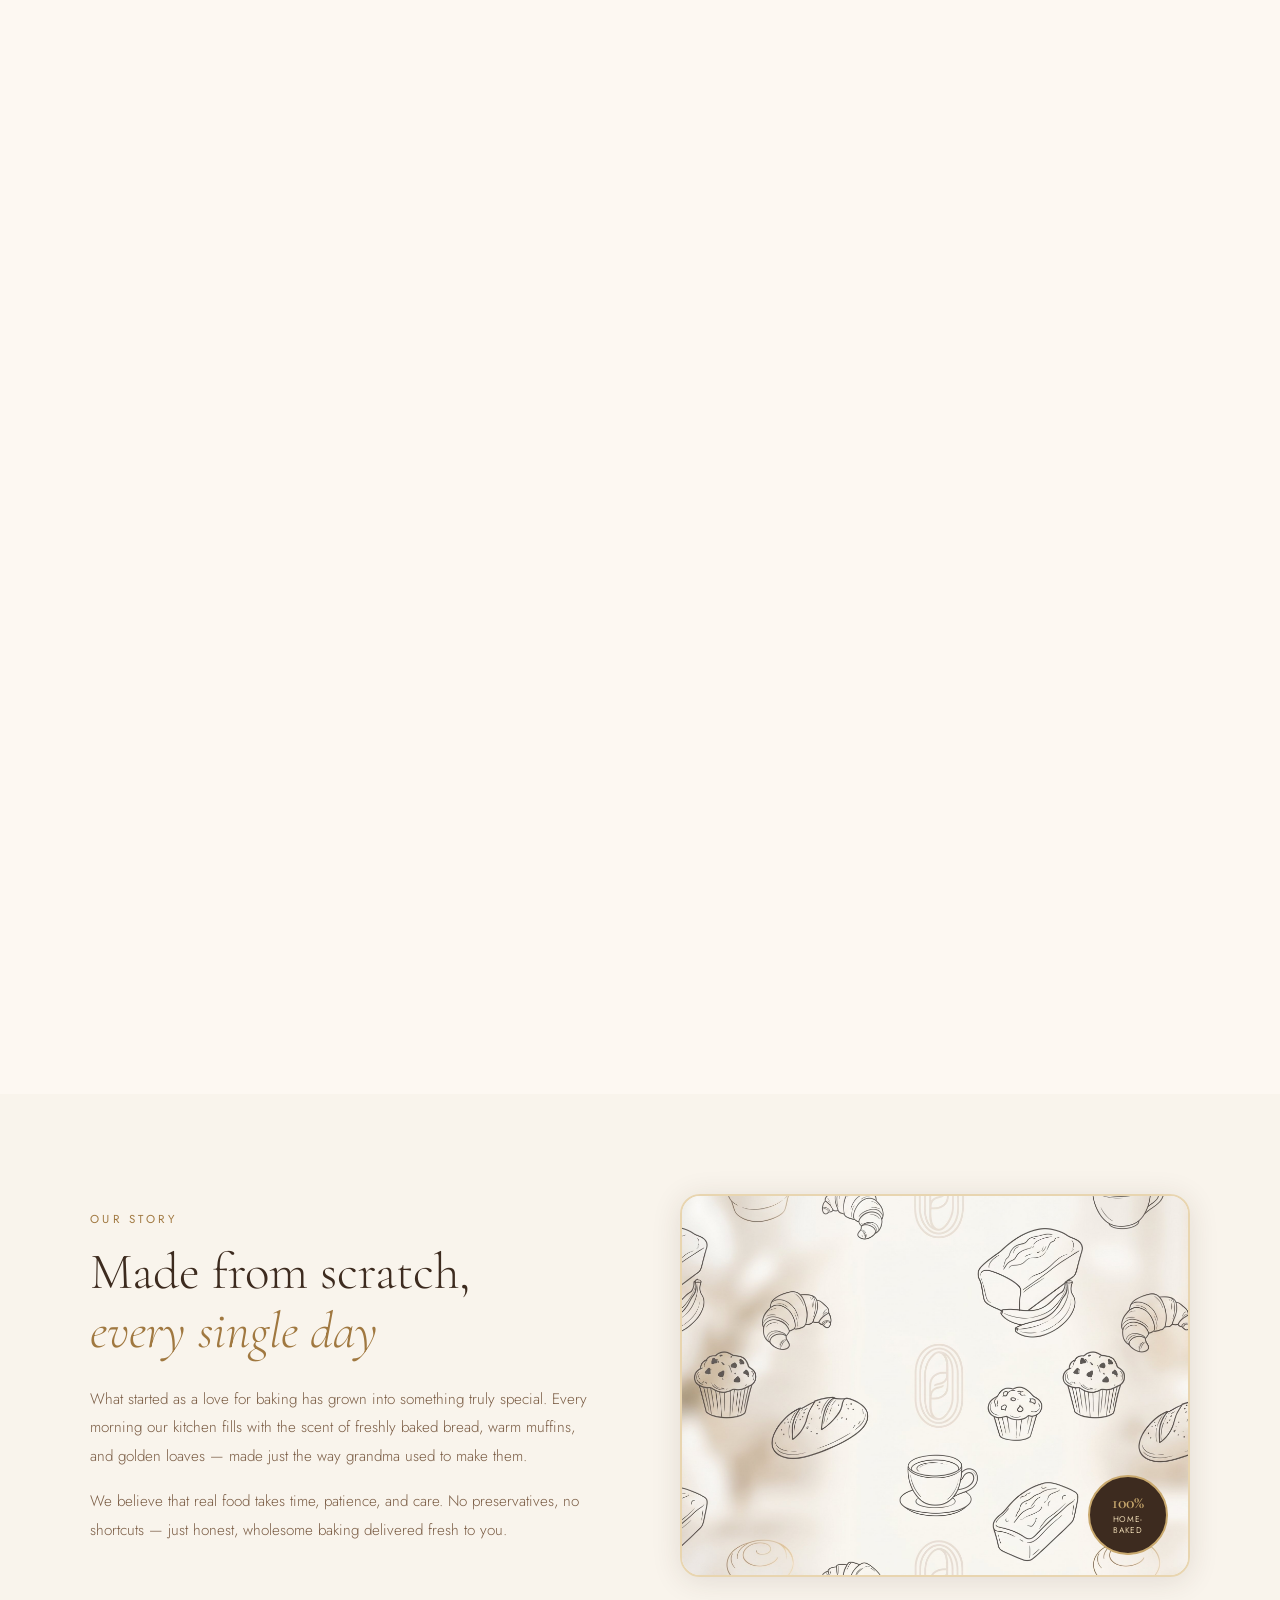
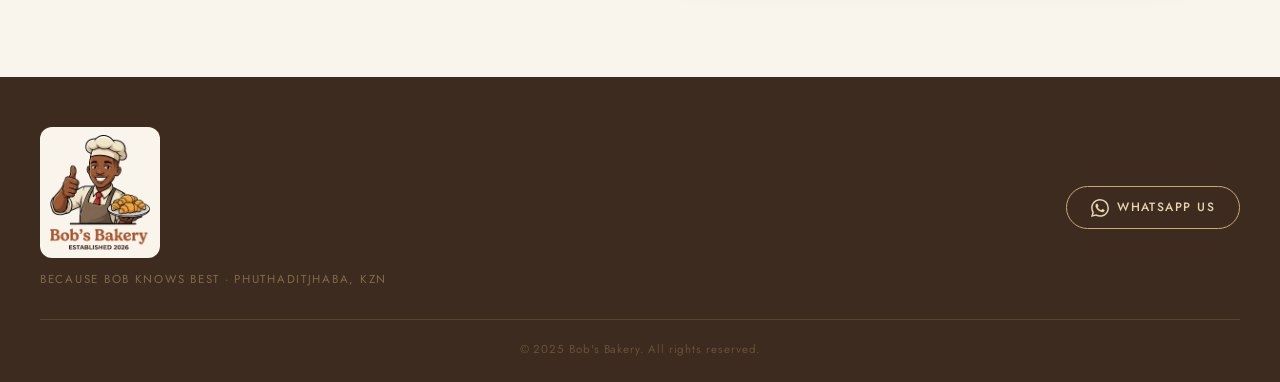
==== commit ad73843f: "Add files via upload" ====
--- a/index.html
+++ b/index.html
@@ -9,29 +9,22 @@
     <link href="https://fonts.googleapis.com/css2?family=Cormorant+Garamond:ital,wght@0,300;0,400;0,600;1,300;1,400&family=Jost:wght@300;400;500&display=swap" rel="stylesheet">
     <link rel="stylesheet" href="css/style.css">
     <link rel="manifest" href="manifest.json">
-    <link rel="apple-touch-icon" href="images/icon-192.png">
+    <link rel="apple-touch-icon" href="images/apple-touch-icon.png">
     <meta name="apple-mobile-web-app-capable" content="yes">
     <meta name="apple-mobile-web-app-status-bar-style" content="black-translucent">
     <meta name="apple-mobile-web-app-title" content="Bob's Bakery">
     <meta name="theme-color" content="#2a1a0e">
-    <link rel="icon" href="favicon.ico">
+    <link rel="icon" href="favicon.ico" sizes="any">
+    <link rel="icon" type="image/png" href="images/favicon-64.png">
 </head>
-<body>
+<body id="top">
 
     <!-- ══════════════════════════════════════ LOADING SCREEN ══ -->
       <div id="loader">
         <div class="loader-inner">
             <div class="loader-logo">
-                <svg class="loader-icon" viewBox="0 0 80 80" fill="none" xmlns="http://www.w3.org/2000/svg">
-                    <ellipse cx="40" cy="40" rx="28" ry="20" stroke="#c9a96e" stroke-width="1.5"/>
-                    <path d="M20 40 Q30 28 40 40 Q50 52 60 40" stroke="#c9a96e" stroke-width="1.5" fill="none"/>
-                    <path d="M26 33 Q33 24 40 33" stroke="#c9a96e" stroke-width="1" fill="none" opacity="0.6"/>
-                    <path d="M40 47 Q47 56 54 47" stroke="#c9a96e" stroke-width="1" fill="none" opacity="0.6"/>
-                    <circle cx="40" cy="40" r="3" fill="#c9a96e"/>
-                </svg>
-                <span class="loader-brand"></span>
+                <img class="loader-img" src="images/logo-trim.png" alt="Bob's Bakery — Established 2026">
             </div>
-            <div class="loader-tagline"><h4>Bob's Bakery</h4></div>
             <div class="loader-tagline">Because Bob Knows Best</div>
             <div class="loader-bar-wrap"><div class="loader-bar"></div></div>
         </div>
@@ -40,17 +33,9 @@
     <!-- ══════════════════════════════════════ HEADER ══ -->
       <header id="site-header">
         <div class="header-inner">
-            <div class="header-logo">
-                <svg viewBox="0 0 40 40" fill="none" xmlns="http://www.w3.org/2000/svg">
-                    <ellipse cx="20" cy="20" rx="14" ry="10" stroke="currentColor" stroke-width="1.2"/>
-                    <path d="M10 20 Q15 14 20 20 Q25 26 30 20" stroke="currentColor" stroke-width="1.2" fill="none"/>
-                    <circle cx="20" cy="20" r="2" fill="currentColor"/>
-                </svg>
-                <div class="header-text">
-                    <span class="header-brand">Bob's Bakery</span>
-                    <span class="header-sub">Because Bob Knows Best ·Phuthaditjhaba </span>
-                </div>
-            </div>
+            <a class="header-logo" href="#top" aria-label="Bob's Bakery home">
+                <img class="header-logo-img" src="images/logo-trim.png" alt="Bob's Bakery logo">
+            </a>
             <nav class="header-nav">
                 <a href="#catalog" class="nav-link">Catalog</a>
                 <a href="#about" class="nav-link">About</a>
@@ -140,7 +125,7 @@
     <footer class="site-footer">
         <div class="footer-inner">
             <div class="footer-brand">
-                <span class="footer-logo-text">Bob's Bakery</span>
+                <img class="footer-logo-img" src="images/logo-trim.png" alt="Bob's Bakery — Established 2026">
                 <p class="footer-tagline">Because Bob Knows Best · Phuthaditjhaba, KZN</p>
             </div>
             <div class="footer-links">
--- a/css/style.css
+++ b/css/style.css
@@ -79,11 +79,13 @@
     to   { opacity: 1; transform: translateY(0); }
 }
 
-.loader-icon {
-    width: 72px;
-    height: 72px;
-    animation: loader-spin 3s linear infinite;
-    opacity: 0.9;
+.loader-img {
+    width: min(210px, 56vw);
+    height: auto;
+    background: var(--cream);
+    border-radius: var(--radius-lg);
+    padding: 18px 20px;
+    box-shadow: 0 10px 40px rgba(0,0,0,0.35);
 }
 
 @keyframes loader-spin {
@@ -167,12 +169,18 @@
     color: var(--brown);
 }
 
-.header-logo svg {
-    width: 36px;
-    height: 36px;
+.header-logo-img {
+    height: 62px;
+    width: auto;
     flex-shrink: 0;
-    color: var(--gold-dark);
-}
+    background: var(--cream);
+    border-radius: 10px;
+    padding: 3px 6px;
+    box-shadow: 0 2px 10px rgba(0,0,0,0.18);
+    transition: height 0.4s;
+}
+
+#site-header.scrolled .header-logo-img { height: 52px; }
 
 .header-text {
     display: flex;
@@ -917,6 +925,15 @@
     margin-bottom: 20px;
 }
 
+.footer-logo-img {
+    width: 120px;
+    height: auto;
+    background: var(--cream);
+    border-radius: var(--radius);
+    padding: 8px 10px;
+    margin-bottom: 12px;
+}
+
 .footer-logo-text {
     font-family: var(--font-display);
     font-size: 1.5rem;
